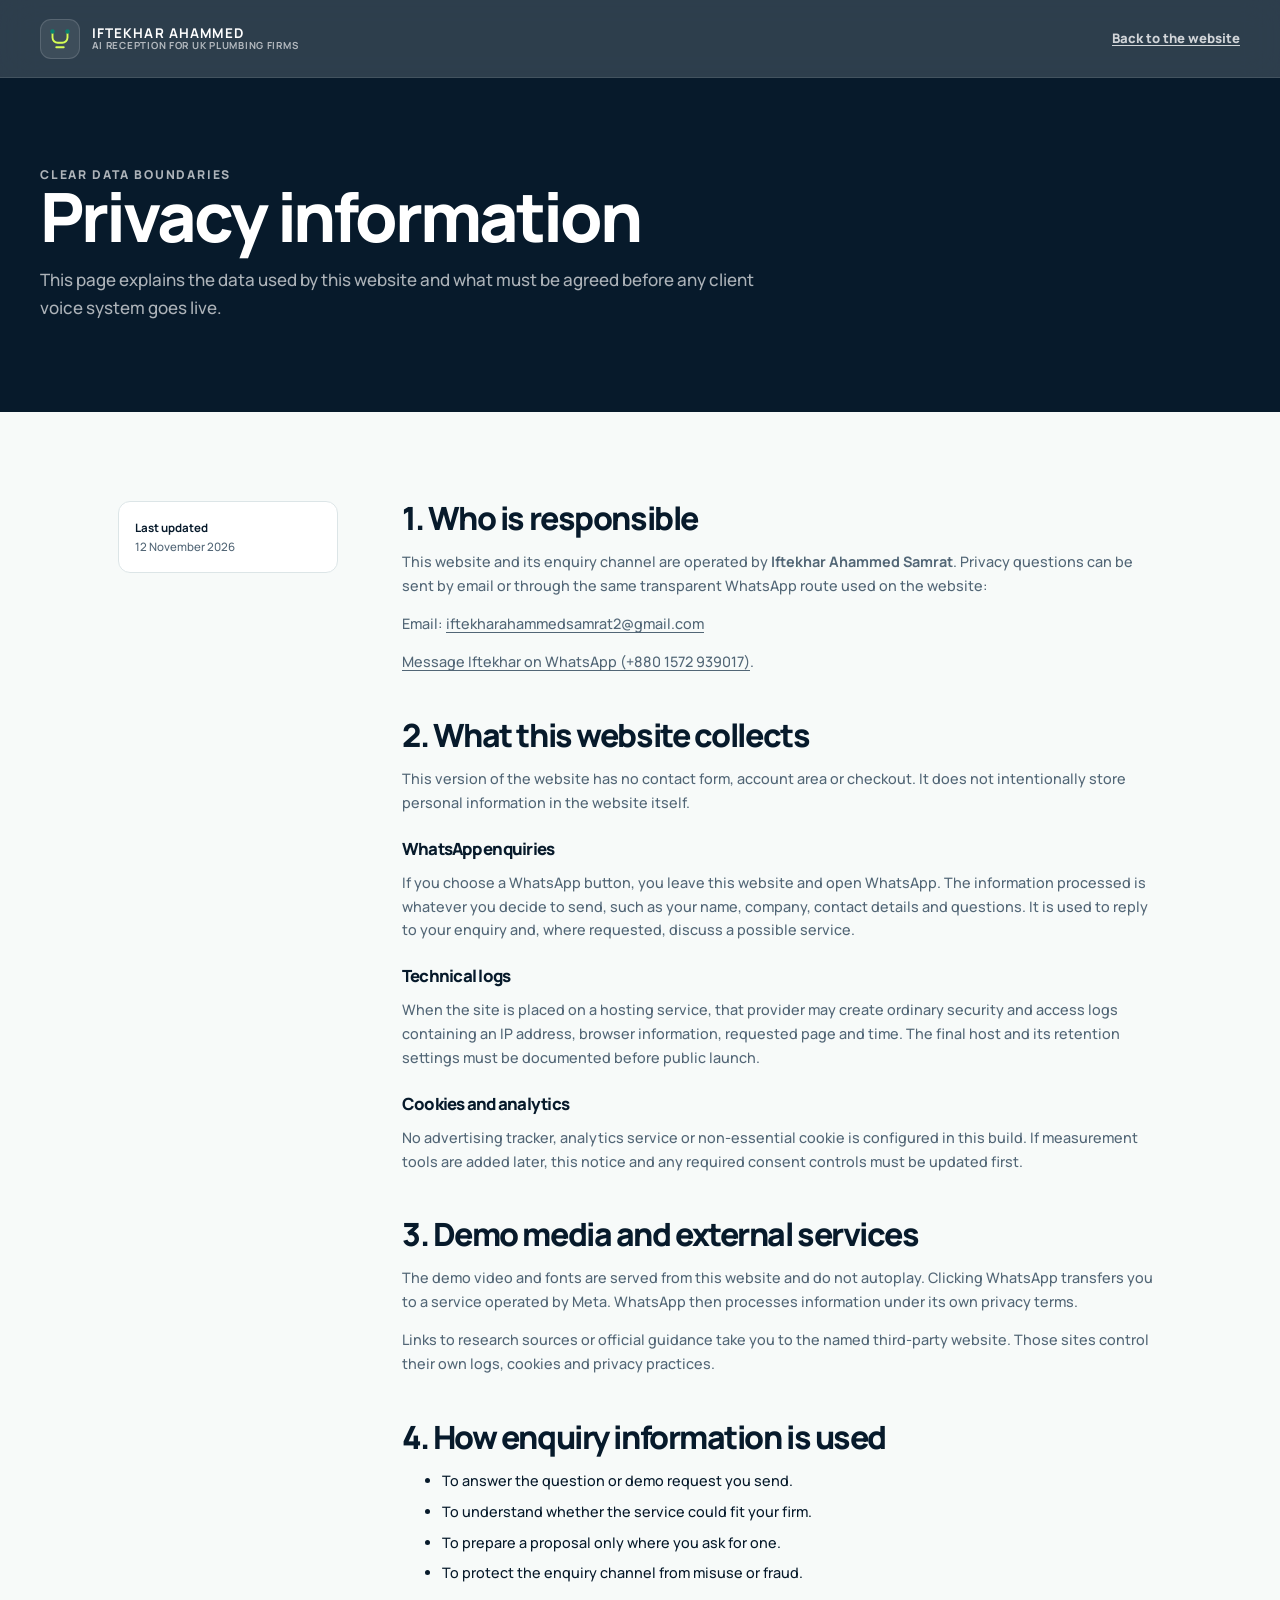
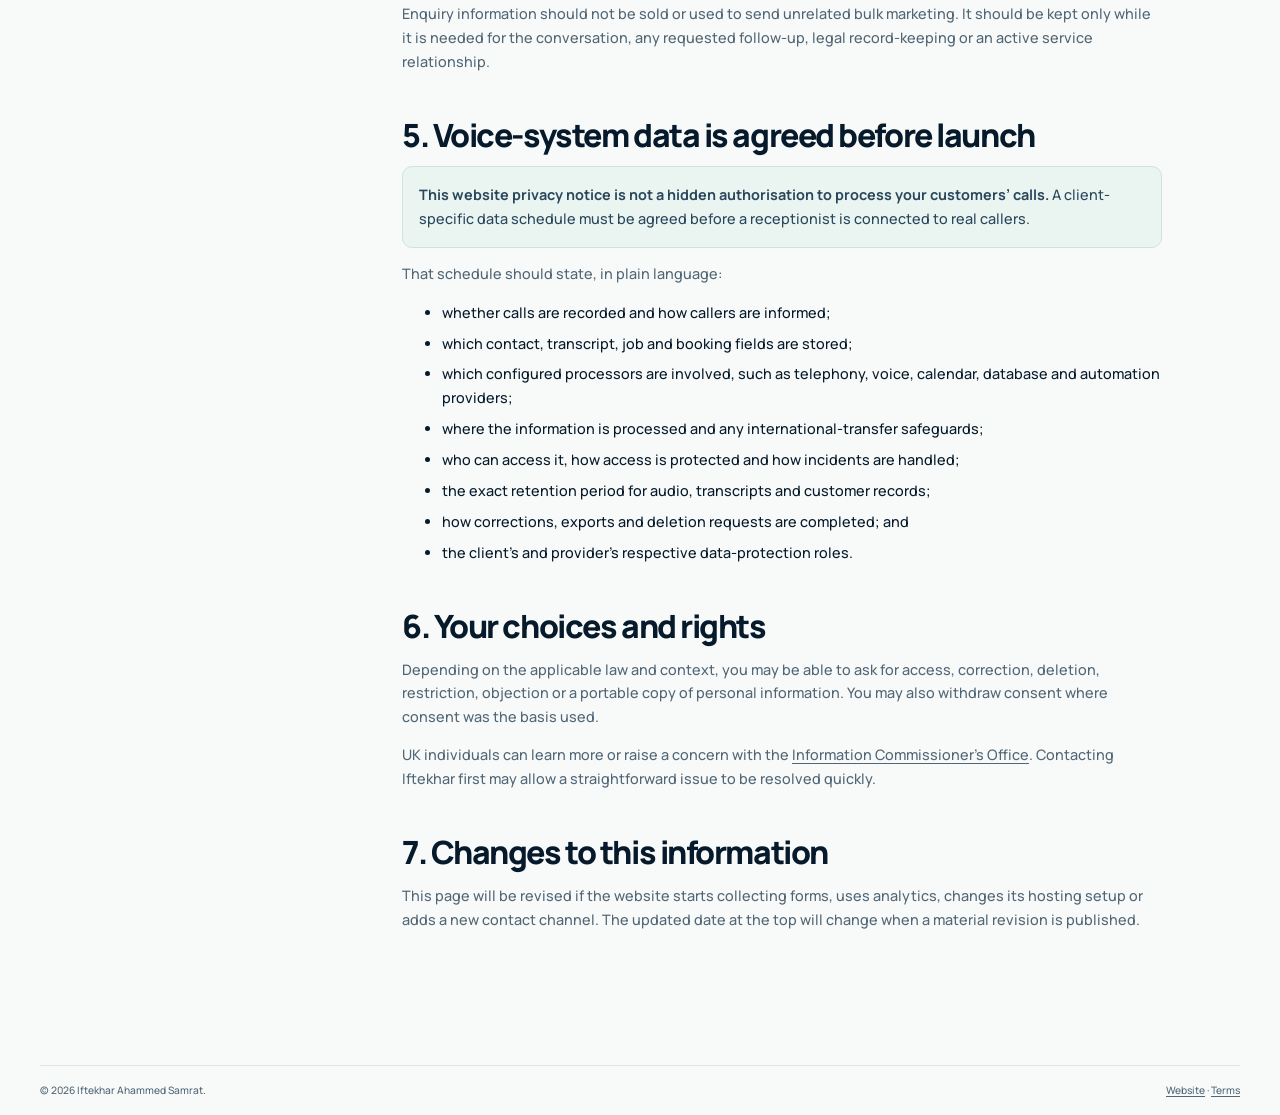
==== privacy.html @ f6b6af1e "Add files via upload" ====
<!doctype html>
<html lang="en-GB" class="no-js">
  <head>
    <meta charset="utf-8" />
    <meta name="viewport" content="width=device-width, initial-scale=1" />
    <title>Privacy | AI Reception for UK Plumbing Firms</title>
    <meta name="description" content="Privacy information for the AI receptionist website and enquiry process operated by Iftekhar Ahammed Samrat." />
    <meta name="theme-color" content="#071A2B" />
    <link rel="canonical" href="https://iftekharahammedsamrat.com/privacy.html" />
    <link rel="icon" href="favicon.svg" type="image/svg+xml" />
    <link rel="stylesheet" href="styles.css" />
    <script src="site-config.js" defer></script>
    <script src="script.js" defer></script>
  </head>
  <body class="legal-page">
    <a class="skip-link" href="#legal-content">Skip to privacy information</a>

    <header class="site-header" data-site-header>
      <div class="container header-inner">
        <a class="brand" href="index.html">
          <span class="brand-mark" aria-hidden="true">
            <svg viewBox="0 0 40 40">
              <path d="M10 11v7a7 7 0 0 0 7 7h6a7 7 0 0 0 7-7v-7" />
              <path d="M15 31h10" />
              <circle cx="10" cy="10" r="3" />
              <circle cx="30" cy="10" r="3" />
            </svg>
          </span>
          <span class="brand-copy"><strong>IFTEKHAR AHAMMED</strong><span>AI RECEPTION FOR UK PLUMBING FIRMS</span></span>
        </a>
        <a class="legal-header-link" href="index.html">Back to the website</a>
      </div>
    </header>

    <main class="legal-main" id="legal-content">
      <section class="legal-hero">
        <div class="container">
          <p class="eyebrow eyebrow--dark">Clear data boundaries</p>
          <h1>Privacy information</h1>
          <p>This page explains the data used by this website and what must be agreed before any client voice system goes live.</p>
        </div>
      </section>

      <div class="container legal-content">
        <aside class="legal-meta">
          <p><strong>Last updated</strong>12 November 2026</p>
        </aside>

        <article class="legal-copy">
          <section>
            <h2>1. Who is responsible</h2>
            <p>This website and its enquiry channel are operated by <strong>Iftekhar Ahammed Samrat</strong>. Privacy questions can be sent by email or through the same transparent WhatsApp route used on the website:</p>
            <p>Email: <a href="mailto:iftekharahammedsamrat2@gmail.com" data-email-link>iftekharahammedsamrat2@gmail.com</a></p>
            <p>
              <a
                href="https://wa.me/8801572939017?text=Hi%20Iftekhar%2C%20I%20have%20a%20privacy%20question%20about%20the%20AI%20receptionist%20website."
                target="_blank"
                rel="noopener"
                data-whatsapp
                data-whatsapp-message="Hi Iftekhar, I have a privacy question about the AI receptionist website."
              >Message Iftekhar on WhatsApp (+880 1572 939017)</a>.
            </p>
          </section>

          <section>
            <h2>2. What this website collects</h2>
            <p>This version of the website has no contact form, account area or checkout. It does not intentionally store personal information in the website itself.</p>
            <h3>WhatsApp enquiries</h3>
            <p>If you choose a WhatsApp button, you leave this website and open WhatsApp. The information processed is whatever you decide to send, such as your name, company, contact details and questions. It is used to reply to your enquiry and, where requested, discuss a possible service.</p>
            <h3>Technical logs</h3>
            <p>When the site is placed on a hosting service, that provider may create ordinary security and access logs containing an IP address, browser information, requested page and time. The final host and its retention settings must be documented before public launch.</p>
            <h3>Cookies and analytics</h3>
            <p>No advertising tracker, analytics service or non-essential cookie is configured in this build. If measurement tools are added later, this notice and any required consent controls must be updated first.</p>
          </section>

          <section>
            <h2>3. Demo media and external services</h2>
            <p>The demo video and fonts are served from this website and do not autoplay. Clicking WhatsApp transfers you to a service operated by Meta. WhatsApp then processes information under its own privacy terms.</p>
            <p>Links to research sources or official guidance take you to the named third-party website. Those sites control their own logs, cookies and privacy practices.</p>
          </section>

          <section>
            <h2>4. How enquiry information is used</h2>
            <ul>
              <li>To answer the question or demo request you send.</li>
              <li>To understand whether the service could fit your firm.</li>
              <li>To prepare a proposal only where you ask for one.</li>
              <li>To protect the enquiry channel from misuse or fraud.</li>
            </ul>
            <p>Enquiry information should not be sold or used to send unrelated bulk marketing. It should be kept only while it is needed for the conversation, any requested follow-up, legal record-keeping or an active service relationship.</p>
          </section>

          <section>
            <h2>5. Voice-system data is agreed before launch</h2>
            <p class="legal-callout"><strong>This website privacy notice is not a hidden authorisation to process your customers’ calls.</strong> A client-specific data schedule must be agreed before a receptionist is connected to real callers.</p>
            <p>That schedule should state, in plain language:</p>
            <ul>
              <li>whether calls are recorded and how callers are informed;</li>
              <li>which contact, transcript, job and booking fields are stored;</li>
              <li>which configured processors are involved, such as telephony, voice, calendar, database and automation providers;</li>
              <li>where the information is processed and any international-transfer safeguards;</li>
              <li>who can access it, how access is protected and how incidents are handled;</li>
              <li>the exact retention period for audio, transcripts and customer records;</li>
              <li>how corrections, exports and deletion requests are completed; and</li>
              <li>the client’s and provider’s respective data-protection roles.</li>
            </ul>
          </section>

          <section>
            <h2>6. Your choices and rights</h2>
            <p>Depending on the applicable law and context, you may be able to ask for access, correction, deletion, restriction, objection or a portable copy of personal information. You may also withdraw consent where consent was the basis used.</p>
            <p>UK individuals can learn more or raise a concern with the <a href="https://ico.org.uk/make-a-complaint/" target="_blank" rel="noopener">Information Commissioner’s Office</a>. Contacting Iftekhar first may allow a straightforward issue to be resolved quickly.</p>
          </section>

          <section>
            <h2>7. Changes to this information</h2>
            <p>This page will be revised if the website starts collecting forms, uses analytics, changes its hosting setup or adds a new contact channel. The updated date at the top will change when a material revision is published.</p>
          </section>
        </article>
      </div>
    </main>

    <footer class="site-footer">
      <div class="container footer-bottom">
        <p>&copy; <span data-current-year>2026</span> Iftekhar Ahammed Samrat.</p>
        <p><a href="index.html">Website</a> · <a href="terms.html">Terms</a></p>
      </div>
    </footer>
  </body>
</html>
---- styles.css ----
@font-face {
  font-family: "Manrope";
  src: url("assets/fonts/manrope-400.ttf") format("truetype");
  font-style: normal;
  font-weight: 400;
  font-display: swap;
}

@font-face {
  font-family: "Manrope";
  src: url("assets/fonts/manrope-500.ttf") format("truetype");
  font-style: normal;
  font-weight: 500;
  font-display: swap;
}

@font-face {
  font-family: "Manrope";
  src: url("assets/fonts/manrope-600.ttf") format("truetype");
  font-style: normal;
  font-weight: 600;
  font-display: swap;
}

@font-face {
  font-family: "Manrope";
  src: url("assets/fonts/manrope-700.ttf") format("truetype");
  font-style: normal;
  font-weight: 700;
  font-display: swap;
}

@font-face {
  font-family: "Manrope";
  src: url("assets/fonts/manrope-800.ttf") format("truetype");
  font-style: normal;
  font-weight: 800;
  font-display: swap;
}

:root {
  --ink-950: #071a2b;
  --ink-900: #0d263a;
  --ink-800: #16364c;
  --ink-700: #29465b;
  --slate-700: #3d5568;
  --slate-600: #526676;
  --slate-500: #5e7180;
  --paper: #f7faf9;
  --white: #ffffff;
  --mist: #eaf4f1;
  --pale-blue: #edf4f7;
  --line: #dce5e7;
  --line-dark: rgba(255, 255, 255, 0.13);
  --signal-lime: #d7ff55;
  --signal-lime-hover: #c8ef43;
  --signal-teal: #0b806d;
  --signal-teal-dark: #086a5b;
  --blue-link: #1769d2;
  --amber: #f2a516;
  --danger: #b42318;
  --danger-soft: #fff0ee;
  --whatsapp: #25d366;
  --radius-card: 16px;
  --radius-button: 10px;
  --shadow-card: 0 12px 30px rgba(7, 26, 43, 0.08);
  --content-max: 1200px;
  --header-height: 78px;
  --section-space: clamp(5.25rem, 8vw, 7.5rem);
}

*,
*::before,
*::after {
  box-sizing: border-box;
}

html {
  scroll-behavior: smooth;
  scroll-padding-top: calc(var(--header-height) + 18px);
  text-size-adjust: 100%;
}

body {
  margin: 0;
  min-width: 0;
  color: var(--ink-950);
  background: var(--paper);
  font-family: "Manrope", Inter, ui-sans-serif, system-ui, -apple-system, BlinkMacSystemFont, "Segoe UI", sans-serif;
  font-size: 1.0625rem;
  font-weight: 500;
  line-height: 1.65;
  -webkit-font-smoothing: antialiased;
  text-rendering: optimizeLegibility;
}

body.menu-open {
  overflow: hidden;
}

body.modal-open {
  overflow: hidden;
}

button,
input,
textarea,
select {
  font: inherit;
}

button,
a {
  -webkit-tap-highlight-color: transparent;
}

a {
  color: inherit;
  text-decoration-thickness: 0.08em;
  text-underline-offset: 0.18em;
}

[data-email-link] {
  overflow-wrap: anywhere;
}

img,
video,
svg {
  display: block;
  max-width: 100%;
}

img,
video {
  height: auto;
}

h1,
h2,
h3,
p,
ul,
ol,
figure {
  margin-top: 0;
}

h1,
h2,
h3,
strong {
  text-wrap: balance;
}

h1,
h2,
h3 {
  color: var(--ink-950);
  font-weight: 800;
  letter-spacing: -0.045em;
}

h2 {
  margin-bottom: 1.25rem;
  font-size: clamp(2.1rem, 4.2vw, 3rem);
  line-height: 1.08;
}

h3 {
  margin-bottom: 0.75rem;
  font-size: clamp(1.25rem, 2.2vw, 1.55rem);
  line-height: 1.2;
}

p {
  color: var(--slate-600);
}

::selection {
  color: var(--ink-950);
  background: var(--signal-lime);
}

:focus-visible {
  outline: 3px solid #7cb7ff;
  outline-offset: 4px;
}

.svg-sprite {
  position: absolute;
  width: 0;
  height: 0;
  overflow: hidden;
}

.container {
  width: min(calc(100% - 2.5rem), var(--content-max));
  margin-inline: auto;
}

.section {
  padding-block: var(--section-space);
}

.visually-hidden {
  position: absolute !important;
  width: 1px !important;
  height: 1px !important;
  padding: 0 !important;
  margin: -1px !important;
  overflow: hidden !important;
  clip: rect(0, 0, 0, 0) !important;
  white-space: nowrap !important;
  border: 0 !important;
}

.skip-link {
  position: fixed;
  z-index: 1000;
  top: 0.75rem;
  left: 0.75rem;
  min-height: 48px;
  padding: 0.75rem 1rem;
  color: var(--ink-950);
  background: var(--signal-lime);
  border-radius: var(--radius-button);
  font-weight: 800;
  transform: translateY(-160%);
  transition: transform 160ms ease;
}

.skip-link:focus {
  transform: translateY(0);
}

.eyebrow {
  margin-bottom: 1rem;
  color: var(--signal-teal-dark);
  font-size: 0.76rem;
  font-weight: 800;
  line-height: 1.2;
  letter-spacing: 0.15em;
  text-transform: uppercase;
}

.eyebrow--dark {
  color: var(--signal-lime);
}

.eyebrow--dark > span {
  display: inline-block;
  width: 6px;
  height: 6px;
  margin-right: 0.45rem;
  background: currentColor;
  border-radius: 50%;
  vertical-align: 0.08em;
}

.section-heading {
  max-width: 760px;
  margin-bottom: 3.5rem;
}

.section-heading--wide {
  max-width: 900px;
}

.section-heading > p:last-child,
.section-lede {
  max-width: 760px;
  margin-bottom: 0;
  font-size: clamp(1.04rem, 1.6vw, 1.18rem);
  line-height: 1.7;
}

/* Buttons and links */
.button {
  display: inline-flex;
  align-items: center;
  justify-content: center;
  gap: 0.65rem;
  min-height: 52px;
  padding: 0.86rem 1.25rem;
  border: 1px solid transparent;
  border-radius: var(--radius-button);
  font-size: 0.96rem;
  font-weight: 800;
  line-height: 1;
  text-decoration: none;
  cursor: pointer;
  transition: transform 160ms ease, background-color 160ms ease, border-color 160ms ease, color 160ms ease;
}

.button svg,
.text-link svg,
.mobile-menu-whatsapp svg,
.mobile-sticky svg {
  width: 1.15rem;
  height: 1.15rem;
  fill: none;
  stroke: currentColor;
  stroke-width: 2;
  stroke-linecap: round;
  stroke-linejoin: round;
  flex: 0 0 auto;
}

.button:hover {
  transform: translateY(-2px);
}

.button:active {
  transform: translateY(0);
}

.button--lime {
  color: var(--ink-950);
  background: var(--signal-lime);
  border-color: var(--signal-lime);
}

.button--lime:hover {
  background: var(--signal-lime-hover);
  border-color: var(--signal-lime-hover);
}

.button--outline-light {
  color: var(--white);
  background: transparent;
  border-color: rgba(255, 255, 255, 0.46);
}

.button--outline-light:hover {
  background: rgba(255, 255, 255, 0.08);
  border-color: rgba(255, 255, 255, 0.75);
}

.button--whatsapp-outline svg {
  color: var(--whatsapp);
}

.button--whatsapp {
  color: var(--ink-950);
  background: var(--whatsapp);
  border-color: var(--whatsapp);
}

.button--whatsapp:hover {
  background: #1fc35c;
  border-color: #1fc35c;
}

.button--teal {
  color: var(--white);
  background: var(--signal-teal);
  border-color: var(--signal-teal);
}

.button--teal:hover {
  background: var(--signal-teal-dark);
  border-color: var(--signal-teal-dark);
}

.button--small {
  min-height: 48px;
  padding-inline: 1rem;
  font-size: 0.88rem;
}

.button--full {
  width: 100%;
}

.text-link {
  display: inline-flex;
  align-items: center;
  gap: 0.5rem;
  min-height: 48px;
  color: var(--signal-teal-dark);
  font-weight: 800;
  text-decoration: none;
}

.text-link:hover span,
.text-link:hover {
  text-decoration: underline;
  text-underline-offset: 0.25em;
}

.text-link--light {
  color: var(--signal-lime);
}

/* Header */
.site-header {
  position: fixed;
  z-index: 100;
  top: 0;
  right: 0;
  left: 0;
  height: var(--header-height);
  color: var(--white);
  background: rgba(7, 26, 43, 0.84);
  border-bottom: 1px solid rgba(255, 255, 255, 0.11);
  backdrop-filter: blur(16px);
  transition: background-color 180ms ease, box-shadow 180ms ease;
}

.site-header.is-scrolled {
  background: rgba(7, 26, 43, 0.96);
  box-shadow: 0 8px 24px rgba(7, 26, 43, 0.16);
}

.header-inner {
  display: flex;
  align-items: center;
  justify-content: space-between;
  height: 100%;
  gap: 1.5rem;
}

.brand {
  display: inline-flex;
  align-items: center;
  gap: 0.72rem;
  min-height: 48px;
  color: var(--white);
  text-decoration: none;
}

.brand-mark {
  display: grid;
  width: 40px;
  height: 40px;
  place-items: center;
  color: var(--signal-lime);
  background: rgba(255, 255, 255, 0.08);
  border: 1px solid rgba(255, 255, 255, 0.14);
  border-radius: 11px;
}

.brand-mark svg {
  width: 30px;
  height: 30px;
  fill: none;
  stroke: currentColor;
  stroke-width: 2.5;
  stroke-linecap: round;
  stroke-linejoin: round;
}

.brand-mark circle {
  fill: var(--signal-teal);
  stroke: none;
}

.brand-copy {
  display: grid;
  gap: 0.05rem;
  line-height: 1;
}

.brand-copy strong {
  font-size: 0.84rem;
  letter-spacing: 0.085em;
}

.brand-copy span {
  color: rgba(255, 255, 255, 0.64);
  font-size: 0.61rem;
  font-weight: 700;
  letter-spacing: 0.075em;
}

.desktop-nav {
  display: flex;
  align-items: center;
  gap: clamp(1rem, 2vw, 1.9rem);
  margin-left: auto;
}

.desktop-nav a {
  position: relative;
  min-height: 48px;
  padding-block: 0.82rem;
  color: rgba(255, 255, 255, 0.78);
  font-size: 0.88rem;
  font-weight: 700;
  text-decoration: none;
}

.desktop-nav a::after {
  position: absolute;
  right: 0;
  bottom: 0.55rem;
  left: 0;
  height: 2px;
  background: var(--signal-lime);
  content: "";
  transform: scaleX(0);
  transform-origin: left;
  transition: transform 160ms ease;
}

.desktop-nav a:hover,
.desktop-nav a:focus-visible {
  color: var(--white);
}

.desktop-nav a:hover::after,
.desktop-nav a:focus-visible::after {
  transform: scaleX(1);
}

.header-actions {
  display: flex;
  align-items: center;
  gap: 0.55rem;
}

.menu-toggle {
  display: none;
  width: 48px;
  height: 48px;
  flex: 0 0 48px;
  padding: 0;
  color: var(--white);
  background: rgba(255, 255, 255, 0.06);
  border: 1px solid rgba(255, 255, 255, 0.18);
  border-radius: 10px;
  cursor: pointer;
  place-items: center;
}

.menu-toggle svg {
  width: 24px;
  height: 24px;
  fill: none;
  stroke: currentColor;
  stroke-width: 2;
  stroke-linecap: round;
}

.menu-toggle .close-icon {
  display: none;
}

.menu-toggle[aria-expanded="true"] .menu-icon {
  display: none;
}

.menu-toggle[aria-expanded="true"] .close-icon {
  display: block;
}

.mobile-menu {
  display: none;
}

/* Hero */
.hero {
  position: relative;
  min-height: 760px;
  padding-top: calc(var(--header-height) + clamp(4rem, 7vw, 6.5rem));
  color: var(--white);
  background:
    radial-gradient(circle at 85% 22%, rgba(11, 128, 109, 0.24), transparent 30%),
    radial-gradient(circle at 58% 50%, rgba(23, 105, 210, 0.1), transparent 36%),
    var(--ink-950);
  overflow: hidden;
}

.hero-grid-pattern,
.final-cta-grid {
  position: absolute;
  inset: 0;
  opacity: 0.12;
  background-image:
    linear-gradient(rgba(255, 255, 255, 0.12) 1px, transparent 1px),
    linear-gradient(90deg, rgba(255, 255, 255, 0.12) 1px, transparent 1px);
  background-size: 72px 72px;
  mask-image: linear-gradient(to right, transparent 3%, black 70%, transparent 100%);
  pointer-events: none;
}

.hero-grid {
  position: relative;
  z-index: 1;
  display: grid;
  grid-template-columns: minmax(0, 1.05fr) minmax(430px, 0.95fr);
  align-items: center;
  gap: clamp(2.5rem, 6vw, 5.5rem);
}

.hero-copy {
  padding-bottom: 4.75rem;
}

.hero h1 {
  max-width: 760px;
  margin-bottom: 1.5rem;
  color: var(--white);
  font-size: clamp(3rem, 5.2vw, 4.25rem);
  line-height: 1.01;
  letter-spacing: -0.058em;
}

.hero-lede {
  max-width: 700px;
  margin-bottom: 1.85rem;
  color: rgba(255, 255, 255, 0.76);
  font-size: clamp(1.05rem, 1.55vw, 1.18rem);
  line-height: 1.7;
}

.hero-actions {
  display: flex;
  flex-wrap: wrap;
  gap: 0.8rem;
}

.hero-proof-line {
  display: flex;
  align-items: center;
  gap: 0.65rem;
  margin-top: 1.5rem;
}

.hero-proof-line p {
  margin: 0;
  color: rgba(255, 255, 255, 0.64);
  font-size: 0.86rem;
  line-height: 1.5;
}

.proof-tick {
  display: grid;
  width: 26px;
  height: 26px;
  color: var(--signal-lime);
  background: rgba(215, 255, 85, 0.1);
  border: 1px solid rgba(215, 255, 85, 0.32);
  border-radius: 50%;
  flex: 0 0 auto;
  place-items: center;
}

.proof-tick svg {
  width: 14px;
  height: 14px;
  fill: none;
  stroke: currentColor;
  stroke-width: 2.5;
}

.hero-product {
  min-width: 0;
  padding-bottom: 3.25rem;
}

.proof-stage {
  position: relative;
  min-height: 590px;
  isolation: isolate;
}

.stage-glow {
  position: absolute;
  z-index: -1;
  top: 7%;
  right: 2%;
  width: 76%;
  aspect-ratio: 1;
  background: rgba(11, 128, 109, 0.28);
  border-radius: 50%;
  filter: blur(72px);
}

.call-card,
.booking-card {
  position: absolute;
  color: var(--white);
  background: rgba(13, 38, 58, 0.96);
  border: 1px solid rgba(255, 255, 255, 0.16);
  border-radius: 18px;
  box-shadow: 0 28px 70px rgba(0, 0, 0, 0.26);
  backdrop-filter: blur(14px);
}

.call-card {
  z-index: 2;
  top: 0;
  left: 0;
  width: 88%;
  padding: 1.05rem;
  transform: rotate(-1.3deg);
}

.card-toolbar {
  display: flex;
  align-items: center;
  justify-content: space-between;
  gap: 1rem;
  margin: -0.1rem -0.1rem 1rem;
  padding-bottom: 0.9rem;
  border-bottom: 1px solid rgba(255, 255, 255, 0.1);
}

.card-toolbar > div {
  display: flex;
  align-items: center;
  gap: 0.5rem;
}

.live-dot,
.trust-live {
  display: inline-block;
  width: 8px;
  height: 8px;
  background: var(--amber);
  border-radius: 50%;
  box-shadow: 0 0 0 4px rgba(242, 165, 22, 0.12);
}

.toolbar-label {
  color: rgba(255, 255, 255, 0.78);
  font-size: 0.72rem;
  font-weight: 800;
  letter-spacing: 0.04em;
  text-transform: uppercase;
}

.uk-chip,
.connected-chip,
.captured-chip {
  display: inline-flex;
  align-items: center;
  min-height: 27px;
  padding: 0.28rem 0.55rem;
  border-radius: 999px;
  font-size: 0.66rem;
  font-weight: 800;
  line-height: 1;
  white-space: nowrap;
}

.uk-chip {
  color: #c5e8ff;
  background: rgba(23, 105, 210, 0.16);
  border: 1px solid rgba(84, 169, 255, 0.26);
}

.caller-row {
  display: grid;
  grid-template-columns: auto 1fr auto;
  align-items: center;
  gap: 0.72rem;
}

.caller-avatar,
.calendar-icon {
  display: grid;
  width: 42px;
  height: 42px;
  color: var(--signal-lime);
  background: rgba(215, 255, 85, 0.1);
  border: 1px solid rgba(215, 255, 85, 0.2);
  border-radius: 12px;
  place-items: center;
}

.caller-avatar svg,
.calendar-icon svg {
  width: 20px;
  height: 20px;
  fill: none;
  stroke: currentColor;
  stroke-width: 1.9;
  stroke-linecap: round;
  stroke-linejoin: round;
}

.caller-row > div {
  display: grid;
  line-height: 1.25;
}

.caller-label {
  color: rgba(255, 255, 255, 0.54);
  font-size: 0.68rem;
}

.caller-row strong {
  margin-top: 0.18rem;
  font-size: 0.88rem;
}

.connected-chip,
.captured-chip {
  color: #bff6df;
  background: rgba(11, 128, 109, 0.18);
  border: 1px solid rgba(36, 190, 155, 0.26);
}

.waveform {
  display: flex;
  align-items: center;
  justify-content: center;
  gap: 5px;
  height: 68px;
  margin: 0.85rem 0 0.7rem;
  padding-inline: 0.5rem;
  background: rgba(7, 26, 43, 0.7);
  border: 1px solid rgba(255, 255, 255, 0.08);
  border-radius: 12px;
  overflow: hidden;
}

.waveform span {
  width: 4px;
  height: var(--bar);
  min-height: 10px;
  background: linear-gradient(to top, var(--signal-teal), #6bd7c0);
  border-radius: 99px;
  animation: waveform 1.25s ease-in-out 4 alternate;
  animation-delay: var(--delay);
  transform-origin: center;
}

@keyframes waveform {
  0% { transform: scaleY(0.44); opacity: 0.7; }
  100% { transform: scaleY(1); opacity: 1; }
}

.mini-transcript {
  display: grid;
  gap: 0.6rem;
}

.speech {
  max-width: 87%;
  margin: 0;
  padding: 0.65rem 0.75rem;
  color: rgba(255, 255, 255, 0.86);
  border-radius: 11px;
  font-size: 0.72rem;
  line-height: 1.5;
}

.speech span {
  display: block;
  margin-bottom: 0.22rem;
  color: #7adac5;
  font-size: 0.58rem;
  font-weight: 800;
  letter-spacing: 0.06em;
  text-transform: uppercase;
}

.speech--caller {
  margin-left: auto;
  background: rgba(255, 255, 255, 0.07);
  border-top-right-radius: 3px;
}

.speech--caller span {
  color: var(--amber);
}

.speech--agent {
  background: rgba(23, 105, 210, 0.15);
  border: 1px solid rgba(79, 154, 238, 0.18);
  border-top-left-radius: 3px;
}

.flow-connector {
  position: absolute;
  z-index: 1;
  top: 48%;
  right: 11%;
  display: flex;
  align-items: center;
  gap: 0.35rem;
  transform: rotate(24deg);
}

.flow-connector span {
  width: 7px;
  height: 7px;
  background: var(--signal-lime);
  border-radius: 50%;
  box-shadow: 0 0 12px rgba(215, 255, 85, 0.5);
}

.booking-card {
  z-index: 3;
  right: 0;
  bottom: 52px;
  width: 79%;
  overflow: hidden;
  transform: rotate(1.5deg);
}

.booking-head {
  display: grid;
  grid-template-columns: auto 1fr auto;
  align-items: center;
  gap: 0.7rem;
  padding: 0.9rem;
  background: rgba(255, 255, 255, 0.04);
  border-bottom: 1px solid rgba(255, 255, 255, 0.1);
}

.booking-head > div {
  display: grid;
  line-height: 1.25;
}

.booking-head > div span {
  color: rgba(255, 255, 255, 0.5);
  font-size: 0.63rem;
}

.booking-head > div strong {
  margin-top: 0.15rem;
  font-size: 0.83rem;
}

.booking-body {
  display: grid;
  gap: 0.85rem;
  padding: 1rem;
}

.booking-body > div:first-child,
.booking-split p {
  display: grid;
  gap: 0.12rem;
  margin: 0;
}

.booking-body span,
.booking-split span {
  color: rgba(255, 255, 255, 0.48);
  font-size: 0.62rem;
  font-weight: 700;
}

.booking-body strong,
.booking-split strong {
  color: var(--white);
  font-size: 0.78rem;
}

.booking-split {
  display: grid;
  grid-template-columns: 1fr 1fr;
  gap: 0.8rem;
  padding-top: 0.72rem;
  border-top: 1px solid rgba(255, 255, 255, 0.09);
}

.booking-location {
  display: flex;
  align-items: center;
  gap: 0.4rem;
  color: rgba(255, 255, 255, 0.68);
  font-size: 0.67rem;
}

.booking-location svg {
  width: 15px;
  height: 15px;
  fill: none;
  stroke: var(--signal-lime);
  stroke-width: 1.8;
}

.safety-chip {
  position: absolute;
  z-index: 4;
  top: 45%;
  left: -1.2rem;
  display: flex;
  align-items: center;
  gap: 0.45rem;
  min-height: 38px;
  padding: 0.45rem 0.65rem;
  color: #ffd0cc;
  background: rgba(79, 24, 22, 0.94);
  border: 1px solid rgba(255, 122, 109, 0.32);
  border-radius: 9px;
  box-shadow: 0 12px 24px rgba(0, 0, 0, 0.2);
  font-size: 0.65rem;
  font-weight: 800;
  transform: rotate(-2deg);
}

.safety-chip svg {
  width: 16px;
  height: 16px;
  fill: none;
  stroke: currentColor;
  stroke-width: 2;
}

.stage-caption {
  position: absolute;
  right: 0;
  bottom: 0;
  display: grid;
  justify-items: end;
  gap: 0.1rem;
  margin: 0;
  color: rgba(255, 255, 255, 0.46);
  font-size: 0.66rem;
  line-height: 1.4;
  text-align: right;
}

.stage-caption span {
  color: var(--signal-lime);
  font-weight: 800;
  letter-spacing: 0.06em;
  text-transform: uppercase;
}

.hero-trust {
  position: relative;
  z-index: 2;
  padding-block: 1.05rem;
  border-top: 1px solid rgba(255, 255, 255, 0.12);
}

.hero-trust ul {
  display: flex;
  align-items: center;
  justify-content: space-between;
  gap: 1rem;
  margin: 0;
  padding: 0;
  list-style: none;
}

.hero-trust li {
  display: flex;
  align-items: center;
  gap: 0.45rem;
  color: rgba(255, 255, 255, 0.68);
  font-size: 0.71rem;
  font-weight: 700;
  white-space: nowrap;
}

.hero-trust svg {
  width: 16px;
  height: 16px;
  fill: none;
  stroke: var(--signal-lime);
  stroke-width: 1.8;
  stroke-linecap: round;
  stroke-linejoin: round;
}

/* Problem */
.problem-section {
  background: var(--paper);
}

.problem-grid {
  display: grid;
  grid-template-columns: repeat(3, 1fr);
  gap: 1rem;
}

.scenario-card {
  position: relative;
  min-height: 286px;
  padding: 1.55rem;
  background: var(--white);
  border: 1px solid var(--line);
  border-radius: var(--radius-card);
  overflow: hidden;
  transition: transform 160ms ease, border-color 160ms ease;
}

.scenario-card:hover {
  border-color: #bbcccf;
  transform: translateY(-2px);
}

.icon-box,
.feature-icon {
  display: grid;
  width: 50px;
  height: 50px;
  margin-bottom: 2.25rem;
  color: var(--signal-teal-dark);
  background: var(--mist);
  border: 1px solid #cde4de;
  border-radius: 13px;
  place-items: center;
}

.icon-box svg,
.feature-icon svg {
  width: 24px;
  height: 24px;
  fill: none;
  stroke: currentColor;
  stroke-width: 1.8;
  stroke-linecap: round;
  stroke-linejoin: round;
}

.scenario-number {
  position: absolute;
  top: 1.5rem;
  right: 1.5rem;
  color: var(--slate-600);
  font-size: 0.72rem;
  font-weight: 800;
  letter-spacing: 0.08em;
}

.scenario-card h3 {
  margin-bottom: 0.7rem;
}

.scenario-card p {
  margin-bottom: 0;
  font-size: 1rem;
}

.evidence-panel {
  display: grid;
  grid-template-columns: 1.35fr 0.75fr 0.75fr;
  align-items: center;
  gap: 2rem;
  margin-top: 1rem;
  padding: 1.7rem 2rem;
  color: var(--white);
  background: var(--ink-900);
  border: 1px solid #1f4057;
  border-radius: var(--radius-card);
}

.evidence-intro p:nth-child(2) {
  margin: 0;
  color: rgba(255, 255, 255, 0.68);
  font-size: 0.9rem;
}

.evidence-stat {
  display: grid;
  gap: 0.1rem;
}

.evidence-stat strong {
  color: var(--signal-lime);
  font-size: clamp(2rem, 4vw, 3rem);
  line-height: 1;
  letter-spacing: -0.04em;
}

.evidence-stat span {
  color: rgba(255, 255, 255, 0.72);
  font-size: 0.76rem;
  line-height: 1.45;
}

.evidence-note {
  grid-column: 1 / -1;
  margin: -0.3rem 0 0;
  padding-top: 0.85rem;
  color: rgba(255, 255, 255, 0.5);
  border-top: 1px solid rgba(255, 255, 255, 0.1);
  font-size: 0.7rem;
}

.evidence-note a {
  color: #bcdcff;
}

/* Demo */
.demo-section {
  background: var(--white);
}

.demo-layout {
  display: grid;
  grid-template-columns: minmax(0, 1.15fr) minmax(380px, 0.85fr);
  align-items: start;
  gap: clamp(3rem, 7vw, 6.5rem);
}

.video-column {
  width: 100%;
  max-width: none;
  margin: 0;
}

.video-shell {
  position: relative;
  padding: 0.7rem;
  background: var(--ink-950);
  border: 1px solid #1e4058;
  border-radius: 22px;
  box-shadow: var(--shadow-card);
  overflow: hidden;
}

.video-shell::before {
  position: absolute;
  z-index: 2;
  inset: 0.7rem;
  border: 1px solid rgba(255, 255, 255, 0.08);
  border-radius: 13px;
  content: "";
  pointer-events: none;
}

.video-shell video {
  width: 100%;
  aspect-ratio: 16 / 9;
  background: #050d15;
  border-radius: 13px;
  object-fit: contain;
}

.video-label {
  position: absolute;
  z-index: 4;
  top: 1.45rem;
  left: 1.45rem;
  display: flex;
  align-items: center;
  gap: 0.48rem;
  min-height: 32px;
  padding: 0.38rem 0.68rem;
  color: var(--white);
  background: rgba(7, 26, 43, 0.87);
  border: 1px solid rgba(255, 255, 255, 0.17);
  border-radius: 999px;
  font-size: 0.64rem;
  font-weight: 800;
  letter-spacing: 0.035em;
  text-transform: uppercase;
  pointer-events: none;
}

.video-play {
  position: absolute;
  z-index: 5;
  inset: 0.7rem;
  display: none;
  align-items: center;
  justify-content: flex-end;
  padding: 0.75rem;
  color: var(--white);
  background: transparent;
  border: 0;
  border-radius: 13px;
  font-size: 0.78rem;
  font-weight: 800;
  cursor: pointer;
}

.video-play-action {
  display: flex;
  align-items: center;
  gap: 0.65rem;
  min-height: 54px;
  padding: 0.55rem 0.85rem;
  color: var(--white);
  background: rgba(7, 26, 43, 0.92);
  border: 1px solid rgba(255, 255, 255, 0.3);
  border-radius: 13px;
  box-shadow: 0 10px 24px rgba(0, 0, 0, 0.22);
  transition: transform 160ms ease, background-color 160ms ease;
}

.video-play:hover .video-play-action {
  background: var(--ink-900);
  transform: translateY(-2px);
}

.video-play:focus-visible {
  outline-color: var(--signal-lime);
  outline-offset: -6px;
}

.video-play-icon {
  display: grid;
  width: 36px;
  height: 36px;
  color: var(--ink-950);
  background: var(--signal-lime);
  border-radius: 50%;
  place-items: center;
}

.video-play-icon svg {
  width: 22px;
  height: 22px;
  margin-left: 2px;
  fill: none;
  stroke: currentColor;
  stroke-width: 2;
  stroke-linejoin: round;
}

.video-play-action strong {
  color: var(--white);
  font-size: 0.78rem;
  letter-spacing: 0;
}

.video-enhanced .video-play {
  display: grid;
}

.video-enhanced .video-play.is-hidden {
  display: none;
}

.video-column figcaption {
  margin-top: 0.75rem;
  color: var(--slate-500);
  font-size: 0.72rem;
  line-height: 1.55;
}

.demo-copy {
  padding-top: 1rem;
}

.demo-copy h2 {
  max-width: 650px;
}

.demo-moments {
  display: grid;
  gap: 0;
  margin: 2rem 0 1.25rem;
  padding: 0;
  list-style: none;
  border-top: 1px solid var(--line);
}

.demo-moments li {
  display: grid;
  grid-template-columns: 48px 1fr;
  gap: 0.8rem;
  padding-block: 1rem;
  border-bottom: 1px solid var(--line);
}

.demo-moments > li > span {
  color: var(--signal-teal-dark);
  font-size: 0.68rem;
  font-weight: 800;
  letter-spacing: 0.08em;
}

.demo-moments strong {
  display: block;
  margin-bottom: 0.18rem;
  color: var(--ink-950);
  font-size: 0.98rem;
}

.demo-moments p {
  margin: 0;
  font-size: 0.95rem;
  line-height: 1.55;
}

.demo-summary {
  background: var(--paper);
  border: 1px solid var(--line);
  border-radius: 12px;
}

.demo-summary summary,
.faq-list summary {
  position: relative;
  min-height: 52px;
  padding: 0.95rem 3rem 0.95rem 1rem;
  color: var(--ink-950);
  font-weight: 800;
  cursor: pointer;
  list-style: none;
}

.demo-summary summary::-webkit-details-marker,
.faq-list summary::-webkit-details-marker {
  display: none;
}

.demo-summary summary::after,
.faq-list summary::after {
  position: absolute;
  top: 50%;
  right: 1rem;
  width: 22px;
  height: 22px;
  color: var(--signal-teal-dark);
  content: "+";
  font-size: 1.3rem;
  line-height: 20px;
  text-align: center;
  transform: translateY(-50%);
}

.demo-summary[open] summary::after,
.faq-list details[open] summary::after {
  content: "−";
}

.demo-summary > div {
  padding: 0 1rem 1rem;
}

.demo-summary > div p {
  font-size: 0.95rem;
}

.demo-summary > div p:last-child {
  margin-bottom: 0;
}

.safety-note {
  padding: 0.8rem;
  color: #6d2923;
  background: var(--danger-soft);
  border-left: 3px solid var(--danger);
  border-radius: 0 8px 8px 0;
}

.integration-panel {
  display: grid;
  grid-template-columns: 0.92fr 1.4fr;
  align-items: center;
  gap: 2rem;
  margin-top: clamp(4rem, 8vw, 6.5rem);
  padding: 1.65rem;
  background: var(--paper);
  border: 1px solid var(--line);
  border-radius: var(--radius-card);
}

.integration-intro h3 {
  max-width: 430px;
  margin-bottom: 0.5rem;
}

.integration-intro p:last-child {
  margin-bottom: 0;
  font-size: 0.82rem;
}

.integration-list {
  display: grid;
  grid-template-columns: repeat(5, 1fr);
  gap: 0.55rem;
  margin: 0;
  padding: 0;
  list-style: none;
}

.integration-list li {
  display: grid;
  align-content: center;
  min-height: 88px;
  padding: 0.72rem;
  background: var(--white);
  border: 1px solid var(--line);
  border-radius: 10px;
}

.integration-list strong {
  color: var(--ink-950);
  font-size: 0.76rem;
}

.integration-list span {
  margin-top: 0.2rem;
  color: var(--slate-500);
  font-size: 0.61rem;
  line-height: 1.35;
}

/* Capabilities and workflow */
.capabilities-section {
  background: var(--paper);
}

.feature-grid {
  display: grid;
  grid-template-columns: repeat(4, 1fr);
  gap: 0.85rem;
}

.feature-card {
  position: relative;
  min-height: 310px;
  padding: 1.35rem;
  background: var(--white);
  border: 1px solid var(--line);
  border-radius: var(--radius-card);
  transition: transform 160ms ease, border-color 160ms ease;
}

.feature-card:hover {
  border-color: #b9cdcf;
  transform: translateY(-2px);
}

.feature-icon {
  margin-bottom: 4rem;
}

.feature-icon--safety {
  color: var(--danger);
  background: var(--danger-soft);
  border-color: #f3cbc6;
}

.feature-step {
  position: absolute;
  top: 1.35rem;
  right: 1.35rem;
  color: var(--slate-600);
  font-size: 0.65rem;
  font-weight: 800;
  letter-spacing: 0.08em;
}

.feature-card h3 {
  font-size: 1.35rem;
}

.feature-card p {
  margin-bottom: 0;
  font-size: 1rem;
}

.workflow-panel {
  position: relative;
  margin-top: 1rem;
  padding: 2rem;
  background: var(--white);
  border: 1px solid var(--line);
  border-radius: var(--radius-card);
}

.workflow-head {
  display: flex;
  align-items: end;
  justify-content: space-between;
  gap: 2rem;
  margin-bottom: 2rem;
}

.workflow-head .eyebrow {
  margin: 0;
}

.workflow-head h3 {
  max-width: 650px;
  margin: 0;
  text-align: right;
}

.workflow-steps {
  display: grid;
  grid-template-columns: repeat(4, 1fr);
  margin: 0;
  padding: 0;
  list-style: none;
}

.workflow-steps li {
  position: relative;
  display: grid;
  justify-items: center;
  padding-inline: 0.5rem;
  text-align: center;
}

.workflow-steps li:not(:last-child)::after {
  position: absolute;
  z-index: 0;
  top: 23px;
  left: calc(50% + 28px);
  width: calc(100% - 56px);
  height: 2px;
  background: #b4d9d1;
  content: "";
}

.workflow-steps li > span {
  position: relative;
  z-index: 1;
  display: grid;
  width: 46px;
  height: 46px;
  margin-bottom: 0.8rem;
  color: var(--white);
  background: var(--signal-teal);
  border: 6px solid #e2f1ed;
  border-radius: 50%;
  font-size: 0.7rem;
  font-weight: 800;
  place-items: center;
}

.workflow-steps strong {
  color: var(--ink-950);
  font-size: 0.82rem;
}

.workflow-steps small {
  margin-top: 0.2rem;
  color: var(--slate-500);
  font-size: 0.68rem;
}

.workflow-branch {
  position: relative;
  display: flex;
  justify-content: center;
  margin-top: 2.3rem;
  padding-top: 1.4rem;
  border-top: 1px dashed #d5a59f;
}

.workflow-branch::before {
  position: absolute;
  top: -1.45rem;
  left: 37.5%;
  width: 1px;
  height: 1.45rem;
  background: #d5a59f;
  content: "";
}

.branch-card {
  display: grid;
  grid-template-columns: auto 1fr auto;
  align-items: center;
  gap: 0.8rem;
  width: min(100%, 560px);
  padding: 0.75rem 0.9rem;
  background: var(--danger-soft);
  border: 1px solid #f0c6c1;
  border-radius: 11px;
}

.branch-icon {
  display: grid;
  width: 34px;
  height: 34px;
  color: var(--white);
  background: var(--danger);
  border-radius: 50%;
  font-weight: 800;
  place-items: center;
}

.branch-card p {
  display: grid;
  margin: 0;
  line-height: 1.35;
}

.branch-card strong {
  color: #6d2923;
  font-size: 0.8rem;
}

.branch-card p span {
  color: #8b4b45;
  font-size: 0.68rem;
}

.branch-card b {
  color: var(--danger);
  font-size: 0.68rem;
  text-transform: uppercase;
}

/* Safety */
.safety-section {
  background: var(--mist);
}

.safety-grid {
  display: grid;
  grid-template-columns: minmax(0, 0.92fr) minmax(440px, 1.08fr);
  align-items: center;
  gap: clamp(3rem, 7vw, 6rem);
}

.boundary-list {
  display: grid;
  gap: 0.85rem;
  margin: 2rem 0;
  padding: 0;
  list-style: none;
}

.boundary-list li {
  display: grid;
  grid-template-columns: 28px 1fr;
  gap: 0.65rem;
  align-items: start;
  color: var(--slate-700);
  font-size: 1rem;
}

.boundary-list svg {
  width: 24px;
  height: 24px;
  padding: 4px;
  color: var(--signal-teal-dark);
  background: rgba(11, 128, 109, 0.1);
  border-radius: 50%;
  fill: none;
  stroke: currentColor;
  stroke-width: 2.3;
}

.boundary-list strong {
  color: var(--ink-950);
}

.inline-disclaimer {
  margin: 0;
  padding: 0.9rem 1rem;
  color: #6c4a20;
  background: #fff9e9;
  border: 1px solid #f0dba8;
  border-radius: 10px;
  font-size: 0.76rem;
  line-height: 1.55;
}

.rules-console {
  color: var(--white);
  background: var(--ink-950);
  border: 1px solid #214157;
  border-radius: 18px;
  box-shadow: 0 22px 50px rgba(7, 26, 43, 0.15);
  overflow: hidden;
}

.console-header {
  display: flex;
  align-items: center;
  justify-content: space-between;
  gap: 1rem;
  padding: 1.15rem 1.25rem;
  background: var(--ink-900);
  border-bottom: 1px solid rgba(255, 255, 255, 0.1);
}

.console-header > div {
  display: grid;
  gap: 0.08rem;
}

.console-kicker {
  color: rgba(255, 255, 255, 0.47);
  font-size: 0.62rem;
  font-weight: 800;
  letter-spacing: 0.08em;
  text-transform: uppercase;
}

.console-header strong {
  font-size: 0.88rem;
}

.console-status {
  display: flex;
  align-items: center;
  gap: 0.4rem;
  color: #bff6df;
  font-size: 0.66rem;
  font-weight: 800;
}

.console-status i {
  width: 7px;
  height: 7px;
  background: #3bd29e;
  border-radius: 50%;
  box-shadow: 0 0 0 4px rgba(59, 210, 158, 0.1);
}

.console-body {
  padding: 0.35rem 1.25rem;
}

.rule-row {
  display: grid;
  grid-template-columns: auto 1fr auto;
  align-items: center;
  gap: 0.75rem;
  min-height: 92px;
  border-bottom: 1px solid rgba(255, 255, 255, 0.1);
}

.rule-row:last-child {
  border-bottom: 0;
}

.rule-symbol {
  display: grid;
  width: 38px;
  height: 38px;
  color: #bcd4e3;
  background: rgba(255, 255, 255, 0.06);
  border: 1px solid rgba(255, 255, 255, 0.1);
  border-radius: 10px;
  font-size: 0.85rem;
  font-weight: 800;
  place-items: center;
}

.rule-symbol svg {
  width: 19px;
  height: 19px;
  fill: none;
  stroke: currentColor;
  stroke-width: 1.8;
}

.rule-symbol--teal {
  color: #6bd7c0;
  background: rgba(11, 128, 109, 0.15);
  border-color: rgba(63, 193, 165, 0.2);
}

.rule-symbol--amber {
  color: #ffd074;
  background: rgba(242, 165, 22, 0.12);
  border-color: rgba(242, 165, 22, 0.2);
}

.rule-symbol--danger {
  color: #ffb4ad;
  background: rgba(180, 35, 24, 0.18);
  border-color: rgba(255, 130, 119, 0.2);
}

.rule-row p {
  display: grid;
  gap: 0.1rem;
  margin: 0;
  line-height: 1.4;
}

.rule-row p strong {
  color: var(--white);
  font-size: 0.78rem;
}

.rule-row p span {
  color: rgba(255, 255, 255, 0.47);
  font-size: 0.66rem;
}

.rule-result {
  padding: 0.3rem 0.48rem;
  color: #bcd4e3;
  background: rgba(255, 255, 255, 0.06);
  border-radius: 7px;
  font-size: 0.6rem;
  text-transform: uppercase;
  white-space: nowrap;
}

.rule-result--book {
  color: #bff6df;
  background: rgba(11, 128, 109, 0.18);
}

.rule-result--tell {
  color: #ffdfa2;
  background: rgba(242, 165, 22, 0.14);
}

.rule-result--stop {
  color: #ffc0ba;
  background: rgba(180, 35, 24, 0.2);
}

.console-footer {
  display: flex;
  align-items: center;
  gap: 0.5rem;
  padding: 0.9rem 1.25rem;
  color: rgba(255, 255, 255, 0.48);
  background: rgba(255, 255, 255, 0.025);
  border-top: 1px solid rgba(255, 255, 255, 0.1);
  font-size: 0.65rem;
}

.console-footer svg {
  width: 16px;
  height: 16px;
  fill: none;
  stroke: var(--signal-lime);
  stroke-width: 1.8;
}

/* Owner control */
.control-section {
  position: relative;
  color: var(--white);
  background:
    radial-gradient(circle at 10% 30%, rgba(11, 128, 109, 0.16), transparent 28%),
    var(--ink-950);
}

.control-layout {
  display: grid;
  grid-template-columns: 0.78fr 1.22fr;
  align-items: center;
  gap: clamp(3rem, 7vw, 6rem);
}

.control-copy h2 {
  max-width: 520px;
  color: var(--white);
}

.control-copy > p:not(.eyebrow) {
  max-width: 510px;
  color: rgba(255, 255, 255, 0.66);
}

.control-grid {
  display: grid;
  grid-template-columns: 1fr 1fr;
  gap: 0.7rem;
}

.control-grid article {
  display: grid;
  grid-template-columns: 40px 1fr;
  gap: 0.72rem;
  min-height: 128px;
  padding: 1rem;
  background: rgba(255, 255, 255, 0.055);
  border: 1px solid rgba(255, 255, 255, 0.12);
  border-radius: 12px;
}

.control-grid article > span {
  color: var(--signal-lime);
  font-size: 0.66rem;
  font-weight: 800;
  letter-spacing: 0.08em;
}

.control-grid strong {
  display: block;
  margin-bottom: 0.3rem;
  color: var(--white);
  font-size: 0.95rem;
}

.control-grid p {
  margin: 0;
  color: rgba(255, 255, 255, 0.52);
  font-size: 0.8rem;
  line-height: 1.5;
}

/* Implementation */
.implementation-section {
  background: var(--white);
}

.implementation-steps {
  display: grid;
  grid-template-columns: repeat(5, 1fr);
  margin: 0;
  padding: 0;
  list-style: none;
  border-top: 1px solid var(--line);
  border-bottom: 1px solid var(--line);
}

.implementation-steps li {
  min-height: 270px;
  padding: 1.35rem 1rem;
  border-right: 1px solid var(--line);
}

.implementation-steps li:last-child {
  border-right: 0;
}

.implementation-steps > li > span {
  display: inline-block;
  margin-bottom: 5rem;
  color: var(--signal-teal-dark);
  font-size: 0.68rem;
  font-weight: 800;
  letter-spacing: 0.08em;
}

.implementation-steps strong {
  display: block;
  min-height: 3.4em;
  color: var(--ink-950);
  font-size: 1rem;
  line-height: 1.45;
}

.implementation-steps p {
  margin: 0.45rem 0 0;
  font-size: 0.875rem;
  line-height: 1.55;
}

/* Pilot and value */
.pilot-section {
  background: var(--paper);
}

.pilot-grid {
  display: grid;
  grid-template-columns: minmax(0, 1.02fr) minmax(0, 0.98fr);
  gap: 1rem;
}

.pilot-card {
  padding: clamp(1.5rem, 3vw, 2.25rem);
  color: var(--white);
  background: var(--ink-950);
  border: 1px solid #234258;
  border-radius: 18px;
  box-shadow: var(--shadow-card);
}

.pilot-card-head {
  display: flex;
  align-items: start;
  justify-content: space-between;
  gap: 1rem;
  padding-bottom: 1.3rem;
  border-bottom: 1px solid rgba(255, 255, 255, 0.12);
}

.pilot-label {
  color: #81d9c7;
  font-size: 0.66rem;
  font-weight: 800;
  letter-spacing: 0.08em;
  text-transform: uppercase;
}

.pilot-card h3 {
  margin: 0.3rem 0 0;
  color: var(--white);
  font-size: 1.65rem;
}

.pilot-chip {
  padding: 0.38rem 0.62rem;
  color: var(--ink-950);
  background: var(--signal-lime);
  border-radius: 999px;
  font-size: 0.64rem;
  font-weight: 800;
  white-space: nowrap;
}

.price-state {
  display: grid;
  gap: 0.45rem;
  padding-block: 1.6rem;
}

.price-state > span {
  color: rgba(255, 255, 255, 0.5);
  font-size: 0.7rem;
  font-weight: 700;
}

.price-state > strong {
  max-width: 560px;
  color: var(--white);
  font-size: clamp(1.35rem, 3vw, 2rem);
  line-height: 1.2;
  letter-spacing: -0.035em;
}

.price-state p {
  margin: 0;
  color: rgba(255, 255, 255, 0.52);
  font-size: 0.75rem;
}

.pilot-inclusions {
  display: grid;
  gap: 0.7rem;
  margin: 0 0 1.4rem;
  padding: 0;
  list-style: none;
}

.pilot-inclusions li {
  display: grid;
  grid-template-columns: 23px 1fr;
  align-items: center;
  gap: 0.55rem;
  color: rgba(255, 255, 255, 0.79);
  font-size: 0.79rem;
}

.pilot-inclusions svg {
  width: 22px;
  height: 22px;
  padding: 4px;
  color: var(--signal-lime);
  background: rgba(215, 255, 85, 0.1);
  border-radius: 50%;
  fill: none;
  stroke: currentColor;
  stroke-width: 2.2;
}

.commercial-clarity {
  margin-bottom: 1.4rem;
  border-top: 1px solid rgba(255, 255, 255, 0.12);
}

.commercial-clarity p {
  display: flex;
  align-items: center;
  justify-content: space-between;
  gap: 1rem;
  margin: 0;
  padding-block: 0.7rem;
  border-bottom: 1px solid rgba(255, 255, 255, 0.1);
  font-size: 0.7rem;
}

.commercial-clarity span {
  color: rgba(255, 255, 255, 0.46);
}

.commercial-clarity strong {
  color: rgba(255, 255, 255, 0.82);
  font-size: 0.68rem;
  text-align: right;
}

.value-column {
  display: grid;
  gap: 1rem;
}

.value-card,
.not-selling-card {
  padding: clamp(1.4rem, 3vw, 2rem);
  background: var(--white);
  border: 1px solid var(--line);
  border-radius: var(--radius-card);
}

.value-label {
  color: var(--signal-teal-dark);
  font-size: 0.66rem;
  font-weight: 800;
  letter-spacing: 0.09em;
  text-transform: uppercase;
}

.value-card h3 {
  max-width: 530px;
  margin-top: 0.7rem;
}

.equation {
  display: grid;
  grid-template-columns: 1fr auto 1fr auto 1fr;
  align-items: center;
  gap: 0.55rem;
  margin: 1.5rem 0 1rem;
}

.equation span {
  display: grid;
  min-height: 90px;
  padding: 0.75rem;
  color: var(--ink-700);
  background: var(--paper);
  border: 1px solid var(--line);
  border-radius: 10px;
  font-size: 0.66rem;
  font-weight: 800;
  line-height: 1.45;
  place-items: center;
  text-align: center;
}

.equation b {
  color: var(--signal-teal-dark);
  font-size: 1.2rem;
}

.value-card > p:last-child {
  margin: 0;
  color: var(--slate-500);
  font-size: 0.69rem;
}

.not-selling-card .eyebrow {
  margin-bottom: 0.85rem;
}

.not-selling-card ul {
  display: grid;
  gap: 0.55rem;
  margin: 0 0 1rem;
  padding: 0;
  list-style: none;
}

.not-selling-card li {
  display: grid;
  grid-template-columns: 25px 1fr;
  align-items: center;
  color: var(--ink-700);
  font-size: 0.78rem;
}

.not-selling-card li span {
  color: var(--danger);
  font-size: 1.15rem;
  font-weight: 800;
}

.not-selling-card > p:last-child {
  margin: 0;
  padding-top: 1rem;
  border-top: 1px solid var(--line);
  font-size: 0.77rem;
}

/* FAQ */
.faq-section {
  background: var(--white);
}

.faq-layout {
  display: grid;
  grid-template-columns: 0.72fr 1.28fr;
  align-items: start;
  gap: clamp(3rem, 8vw, 7rem);
}

.faq-intro {
  position: sticky;
  top: calc(var(--header-height) + 2rem);
}

.faq-intro p:not(.eyebrow) {
  font-size: 0.95rem;
}

.faq-list {
  border-top: 1px solid var(--line);
}

.faq-list details {
  border-bottom: 1px solid var(--line);
}

.faq-list summary {
  padding-block: 1.25rem;
  font-size: 1rem;
}

.faq-list details[open] summary {
  color: var(--signal-teal-dark);
}

.faq-list details p {
  max-width: 680px;
  margin: -0.35rem 0 1.25rem;
  padding-right: 2rem;
  font-size: 1rem;
}

/* Founder */
.founder-section {
  background: var(--paper);
}

.founder-grid {
  display: grid;
  grid-template-columns: minmax(300px, 0.72fr) minmax(0, 1.28fr);
  align-items: center;
  gap: clamp(3rem, 8vw, 7rem);
}

.founder-portrait {
  margin: 0;
}

.portrait-frame {
  position: relative;
  padding: 0.55rem;
  background: var(--white);
  border: 1px solid var(--line);
  border-radius: 18px;
}

.portrait-frame::before {
  position: absolute;
  z-index: 0;
  right: -1.1rem;
  bottom: -1.1rem;
  width: 72%;
  height: 72%;
  background-image: radial-gradient(var(--signal-teal) 1px, transparent 1px);
  background-size: 10px 10px;
  content: "";
  opacity: 0.22;
}

.portrait-frame img {
  position: relative;
  z-index: 1;
  width: 100%;
  aspect-ratio: 4 / 5;
  border-radius: 12px;
  object-fit: cover;
  object-position: center 22%;
}

.portrait-badge {
  position: absolute;
  z-index: 2;
  right: -1rem;
  bottom: 1.6rem;
  display: flex;
  align-items: center;
  gap: 0.45rem;
  min-height: 42px;
  padding: 0.55rem 0.75rem;
  color: var(--white);
  background: var(--ink-950);
  border: 1px solid #24465e;
  border-radius: 10px;
  box-shadow: var(--shadow-card);
  font-size: 0.7rem;
  font-weight: 800;
}

.portrait-badge i {
  width: 8px;
  height: 8px;
  background: var(--whatsapp);
  border-radius: 50%;
}

.founder-portrait figcaption {
  margin-top: 0.75rem;
  color: var(--slate-500);
  font-size: 0.68rem;
}

.founder-intro {
  max-width: 700px;
  font-size: clamp(1rem, 1.5vw, 1.12rem);
}

.founder-intro strong {
  color: var(--ink-950);
}

.founder-promises {
  display: grid;
  grid-template-columns: repeat(3, 1fr);
  gap: 0.7rem;
  margin-block: 2rem;
}

.founder-promises > p {
  display: grid;
  align-content: start;
  min-height: 176px;
  margin: 0;
  padding: 1rem;
  background: var(--white);
  border: 1px solid var(--line);
  border-radius: 12px;
  font-size: 0.875rem;
  line-height: 1.5;
}

.founder-promises svg {
  width: 25px;
  height: 25px;
  margin-bottom: 1.2rem;
  fill: none;
  stroke: var(--signal-teal-dark);
  stroke-width: 1.8;
  stroke-linecap: round;
  stroke-linejoin: round;
}

.founder-promises span {
  display: grid;
  gap: 0.35rem;
}

.founder-promises strong {
  color: var(--ink-950);
  font-size: 0.95rem;
}

.founder-contact {
  display: flex;
  flex-wrap: wrap;
  align-items: center;
  gap: 0.8rem 1rem;
}

.founder-contact > p {
  flex: 1 1 260px;
  margin: 0;
  font-size: 0.69rem;
  line-height: 1.5;
}

.founder-contact > p[data-email-row] {
  flex-basis: 100%;
}

.founder-contact > p a {
  color: var(--blue-link);
}

/* Final CTA */
.final-cta {
  position: relative;
  padding-block: clamp(4.5rem, 8vw, 7rem);
  color: var(--white);
  background: var(--ink-950);
  overflow: hidden;
}

.final-cta::after {
  position: absolute;
  top: 50%;
  right: -10%;
  width: 460px;
  aspect-ratio: 1;
  background: rgba(11, 128, 109, 0.2);
  border-radius: 50%;
  content: "";
  filter: blur(80px);
  transform: translateY(-50%);
}

.final-cta-inner {
  position: relative;
  z-index: 2;
  display: grid;
  grid-template-columns: 1.15fr 0.85fr;
  align-items: end;
  gap: 3rem;
}

.final-cta h2 {
  max-width: 700px;
  margin-bottom: 1rem;
  color: var(--white);
}

.final-cta p:not(.eyebrow) {
  max-width: 650px;
  margin: 0;
  color: rgba(255, 255, 255, 0.65);
}

.final-cta-actions {
  display: flex;
  flex-direction: column;
  gap: 0.7rem;
}

/* Footer */
.site-footer {
  color: var(--ink-950);
  background: var(--paper);
}

.footer-top {
  display: grid;
  grid-template-columns: 1fr 1.2fr 0.8fr;
  align-items: center;
  gap: 2rem;
  padding-block: 2.2rem;
}

.brand--footer {
  color: var(--ink-950);
}

.brand--footer .brand-mark {
  color: var(--ink-950);
  background: var(--signal-lime);
  border-color: #c6e94e;
}

.brand--footer .brand-copy span {
  color: var(--slate-600);
}

.footer-top > p {
  margin: 0;
  font-size: 0.72rem;
  line-height: 1.55;
}

.footer-top nav {
  display: flex;
  justify-content: flex-end;
  gap: 1rem;
}

.footer-top nav a {
  min-height: 44px;
  padding-block: 0.6rem;
  color: var(--ink-700);
  font-size: 0.72rem;
  font-weight: 800;
}

.footer-bottom {
  display: flex;
  justify-content: space-between;
  gap: 2rem;
  padding-block: 1rem;
  border-top: 1px solid var(--line);
}

.footer-bottom p {
  margin: 0;
  color: var(--slate-600);
  font-size: 0.64rem;
}

/* Mobile sticky actions */
.mobile-sticky {
  display: none;
}

/* Email copy dialog */
.email-modal {
  position: fixed;
  z-index: 300;
  inset: 0;
  display: grid;
  padding: 1rem;
  place-items: center;
}

.email-modal[hidden] {
  display: none;
}

.email-modal-backdrop {
  position: absolute;
  inset: 0;
  background: rgba(7, 26, 43, 0.72);
  backdrop-filter: blur(8px);
}

.email-dialog {
  position: relative;
  z-index: 1;
  width: min(100%, 540px);
  padding: clamp(1.4rem, 4vw, 2.25rem);
  background: var(--white);
  border: 1px solid var(--line);
  border-radius: 18px;
  box-shadow: 0 28px 80px rgba(7, 26, 43, 0.3);
  animation: dialog-in 180ms ease-out both;
}

@keyframes dialog-in {
  from { opacity: 0; transform: translateY(10px) scale(0.98); }
  to { opacity: 1; transform: translateY(0) scale(1); }
}

.email-dialog-close {
  position: absolute;
  top: 1rem;
  right: 1rem;
  display: grid;
  width: 48px;
  height: 48px;
  padding: 0;
  color: var(--ink-700);
  background: var(--paper);
  border: 1px solid var(--line);
  border-radius: 10px;
  cursor: pointer;
  place-items: center;
}

.email-dialog-close:hover {
  color: var(--ink-950);
  background: var(--pale-blue);
}

.email-dialog-close svg,
.email-dialog-icon svg,
.email-copy-button svg {
  fill: none;
  stroke: currentColor;
  stroke-width: 1.9;
  stroke-linecap: round;
  stroke-linejoin: round;
}

.email-dialog-close svg {
  width: 22px;
  height: 22px;
}

.email-dialog-icon {
  display: grid;
  width: 52px;
  height: 52px;
  margin-bottom: 1.4rem;
  color: var(--signal-teal-dark);
  background: var(--mist);
  border: 1px solid #cde4de;
  border-radius: 13px;
  place-items: center;
}

.email-dialog-icon svg {
  width: 25px;
  height: 25px;
}

.email-dialog .eyebrow {
  margin-bottom: 0.65rem;
}

.email-dialog h2 {
  max-width: calc(100% - 3rem);
  margin-bottom: 0.7rem;
  font-size: clamp(1.75rem, 5vw, 2.3rem);
}

.email-dialog > p:not(.eyebrow, .email-copy-status) {
  margin-bottom: 1.4rem;
  font-size: 0.9rem;
}

.email-copy-box {
  display: grid;
  grid-template-columns: minmax(0, 1fr) auto;
  align-items: center;
  gap: 0.65rem;
  padding: 0.55rem;
  background: var(--paper);
  border: 1px solid var(--line);
  border-radius: 12px;
}

.email-copy-box > span {
  min-width: 0;
  padding-left: 0.45rem;
  color: var(--ink-700);
  font-size: 0.8rem;
  font-weight: 700;
  overflow-wrap: anywhere;
}

.email-copy-button {
  display: inline-flex;
  align-items: center;
  justify-content: center;
  gap: 0.45rem;
  min-height: 50px;
  padding: 0.65rem 0.85rem;
  color: var(--white);
  background: var(--ink-950);
  border: 1px solid var(--ink-950);
  border-radius: 9px;
  font-size: 0.75rem;
  font-weight: 800;
  cursor: pointer;
}

.email-copy-button:hover {
  background: var(--ink-800);
  border-color: var(--ink-800);
}

.email-copy-button.is-copied {
  color: var(--ink-950);
  background: var(--signal-lime);
  border-color: var(--signal-lime);
}

.email-copy-button svg {
  width: 17px;
  height: 17px;
}

.email-copy-status {
  min-height: 1.5rem;
  margin: 0.45rem 0 0.7rem;
  color: var(--signal-teal-dark);
  font-size: 0.72rem;
  font-weight: 800;
}

/* Reveal enhancement: content remains visible if JavaScript fails. */
.reveal-enabled [data-reveal] {
  opacity: 0;
  transform: translateY(18px);
  transition: opacity 500ms ease, transform 500ms ease;
}

.reveal-enabled [data-reveal][data-reveal-delay="1"] { transition-delay: 70ms; }
.reveal-enabled [data-reveal][data-reveal-delay="2"] { transition-delay: 140ms; }
.reveal-enabled [data-reveal][data-reveal-delay="3"] { transition-delay: 210ms; }
.reveal-enabled [data-reveal][data-reveal-delay="4"] { transition-delay: 280ms; }

.reveal-enabled [data-reveal].is-visible {
  opacity: 1;
  transform: translateY(0);
}

/* Legal pages */
.legal-page {
  background: var(--paper);
}

.legal-page .site-header {
  position: sticky;
}

.legal-header-link {
  display: inline-flex;
  align-items: center;
  min-height: 48px;
  color: rgba(255, 255, 255, 0.78);
  font-size: 0.82rem;
  font-weight: 800;
}

.legal-main {
  min-height: 70vh;
}

.legal-hero {
  padding-block: clamp(4rem, 7vw, 6.5rem);
  color: var(--white);
  background: var(--ink-950);
}

.legal-hero h1 {
  max-width: 800px;
  margin-bottom: 1rem;
  color: var(--white);
  font-size: clamp(2.5rem, 6vw, 4.25rem);
  line-height: 1;
}

.legal-hero p {
  max-width: 720px;
  margin: 0;
  color: rgba(255, 255, 255, 0.67);
}

.legal-content {
  display: grid;
  grid-template-columns: 220px minmax(0, 760px);
  justify-content: center;
  gap: 4rem;
  padding-block: clamp(4rem, 7vw, 6.5rem);
}

.legal-meta {
  position: sticky;
  top: 2rem;
  align-self: start;
  padding: 1rem;
  background: var(--white);
  border: 1px solid var(--line);
  border-radius: 12px;
}

.legal-meta p {
  margin: 0;
  font-size: 0.72rem;
}

.legal-meta strong {
  display: block;
  color: var(--ink-950);
}

.legal-copy section {
  margin-bottom: 2.75rem;
}

.legal-copy h2 {
  margin-bottom: 0.9rem;
  font-size: clamp(1.55rem, 3vw, 2rem);
}

.legal-copy h3 {
  margin-top: 1.5rem;
  font-size: 1.05rem;
}

.legal-copy p,
.legal-copy li {
  font-size: 0.9rem;
}

.legal-copy li + li {
  margin-top: 0.45rem;
}

.legal-callout {
  padding: 1rem;
  color: var(--ink-700);
  background: var(--mist);
  border: 1px solid #cfe3df;
  border-radius: 10px;
}

/* Responsive */
@media (max-width: 1100px) {
  .desktop-nav {
    gap: 0.85rem;
  }

  .desktop-nav a {
    font-size: 0.78rem;
  }

  .hero-grid {
    grid-template-columns: minmax(0, 1fr) minmax(390px, 0.82fr);
    gap: 2.5rem;
  }

  .proof-stage {
    min-height: 560px;
  }

  .integration-panel {
    grid-template-columns: 1fr;
  }

  .integration-list {
    grid-template-columns: repeat(5, 1fr);
  }

  .implementation-steps {
    grid-template-columns: repeat(3, 1fr);
    border-bottom: 0;
  }

  .implementation-steps li {
    min-height: 240px;
    border-bottom: 1px solid var(--line);
  }

  .implementation-steps li:nth-child(3) {
    border-right: 0;
  }

  .founder-promises {
    grid-template-columns: 1fr;
  }

  .founder-promises > p {
    grid-template-columns: 34px 1fr;
    gap: 0.7rem;
    min-height: auto;
  }

  .founder-promises svg {
    margin: 0;
  }
}

@media (max-width: 920px) {
  :root {
    --header-height: 70px;
  }

  .desktop-nav {
    display: none;
  }

  .menu-toggle {
    display: grid;
  }

  .no-js .menu-toggle {
    display: none;
  }

  .mobile-menu.is-open {
    display: block;
    max-height: calc(100vh - var(--header-height));
    background: var(--ink-950);
    border-top: 1px solid rgba(255, 255, 255, 0.1);
    overflow-y: auto;
  }

  .mobile-menu-inner {
    display: grid;
    padding-block: 0.7rem 1.2rem;
  }

  .mobile-menu a {
    display: flex;
    align-items: center;
    justify-content: space-between;
    min-height: 52px;
    color: rgba(255, 255, 255, 0.83);
    border-bottom: 1px solid rgba(255, 255, 255, 0.1);
    font-size: 0.9rem;
    font-weight: 800;
    text-decoration: none;
  }

  .mobile-menu .mobile-menu-whatsapp {
    justify-content: center;
    gap: 0.55rem;
    margin-top: 0.75rem;
    color: var(--ink-950);
    background: var(--whatsapp);
    border: 0;
    border-radius: var(--radius-button);
  }

  .hero {
    padding-top: calc(var(--header-height) + 4.5rem);
  }

  .hero-grid {
    grid-template-columns: 1fr;
  }

  .hero-copy {
    max-width: 760px;
    padding-bottom: 0;
  }

  .hero-product {
    width: min(100%, 680px);
    margin-inline: auto;
    padding-bottom: 2.5rem;
  }

  .proof-stage {
    min-height: 600px;
  }

  .hero-trust ul {
    display: grid;
    grid-template-columns: repeat(3, 1fr);
  }

  .problem-grid,
  .feature-grid {
    grid-template-columns: 1fr 1fr;
  }

  .evidence-panel {
    grid-template-columns: 1fr 1fr;
  }

  .evidence-intro {
    grid-column: 1 / -1;
  }

  .demo-layout,
  .safety-grid,
  .control-layout,
  .pilot-grid,
  .faq-layout,
  .founder-grid,
  .final-cta-inner {
    grid-template-columns: 1fr;
  }

  .video-column {
    width: min(100%, 820px);
    margin-inline: auto;
  }

  .demo-copy {
    padding-top: 0;
  }

  .safety-grid {
    gap: 3rem;
  }

  .control-copy {
    max-width: 720px;
  }

  .faq-intro {
    position: static;
  }

  .founder-grid {
    grid-template-columns: minmax(250px, 0.65fr) minmax(0, 1fr);
    gap: 3rem;
  }

  .final-cta-actions {
    max-width: 520px;
  }

  .footer-top {
    grid-template-columns: 1fr 1fr;
  }

  .footer-top nav {
    grid-column: 1 / -1;
    justify-content: flex-start;
  }
}

@media (max-width: 720px) {
  :root {
    --section-space: 4.6rem;
  }

  .container {
    width: min(calc(100% - 1.5rem), var(--content-max));
  }

  body {
    font-size: 1rem;
  }

  h2 {
    font-size: clamp(2rem, 9.5vw, 2.35rem);
  }

  .header-inner {
    gap: 0.5rem;
  }

  .brand-copy span {
    display: none;
  }

  .brand-mark {
    width: 38px;
    height: 38px;
  }

  .header-demo {
    min-height: 48px;
    padding-inline: 0.75rem;
    flex-shrink: 0;
  }

  .header-demo svg {
    display: none;
  }

  .menu-toggle {
    width: 48px;
    height: 48px;
  }

  .hero {
    min-height: auto;
    padding-top: calc(var(--header-height) + 3.4rem);
  }

  .hero h1 {
    font-size: clamp(2.5rem, 11.2vw, 2.75rem);
    line-height: 1.02;
  }

  .hero-lede {
    font-size: 1.02rem;
  }

  .hero-actions {
    display: grid;
  }

  .hero-actions .button {
    width: 100%;
  }

  .proof-stage {
    min-height: 540px;
  }

  .call-card {
    width: 92%;
  }

  .booking-card {
    width: 85%;
    bottom: 45px;
  }

  .safety-chip {
    top: 48%;
    left: 0;
  }

  .hero-trust ul {
    grid-template-columns: 1fr 1fr;
    align-items: start;
    gap: 0.85rem;
  }

  .hero-trust li {
    white-space: normal;
  }

  .problem-grid,
  .feature-grid,
  .control-grid {
    grid-template-columns: 1fr;
  }

  .scenario-card,
  .feature-card {
    min-height: 260px;
  }

  .evidence-panel {
    gap: 1.4rem;
    padding: 1.4rem;
  }

  .integration-list {
    grid-template-columns: repeat(2, 1fr);
  }

  .integration-list li:last-child {
    grid-column: 1 / -1;
  }

  .workflow-panel {
    padding: 1.4rem;
  }

  .workflow-head {
    display: grid;
    gap: 0.75rem;
  }

  .workflow-head h3 {
    text-align: left;
  }

  .workflow-steps {
    grid-template-columns: 1fr;
    gap: 0;
  }

  .workflow-steps li {
    grid-template-columns: 46px 1fr;
    justify-items: start;
    min-height: 86px;
    padding: 0;
    text-align: left;
  }

  .workflow-steps li > span {
    grid-row: 1 / span 2;
    margin: 0 0.8rem 0 0;
  }

  .workflow-steps li:not(:last-child)::after {
    top: 46px;
    left: 22px;
    width: 2px;
    height: 40px;
  }

  .workflow-steps small {
    grid-column: 2;
  }

  .workflow-branch::before {
    left: 23px;
  }

  .branch-card {
    grid-template-columns: auto 1fr;
  }

  .branch-card b {
    grid-column: 2;
  }

  .rules-console {
    margin-inline: -0.1rem;
  }

  .rule-row {
    grid-template-columns: auto 1fr;
    padding-block: 0.85rem;
  }

  .rule-result {
    grid-column: 2;
    justify-self: start;
  }

  .implementation-steps {
    grid-template-columns: 1fr;
    border-top: 0;
  }

  .implementation-steps li,
  .implementation-steps li:nth-child(3) {
    display: grid;
    grid-template-columns: 46px 1fr;
    gap: 0.8rem;
    min-height: auto;
    padding: 1.2rem 0;
    border-right: 0;
    border-top: 1px solid var(--line);
  }

  .implementation-steps > li > span {
    margin: 0;
  }

  .implementation-steps strong {
    min-height: 0;
  }

  .equation {
    grid-template-columns: 1fr;
  }

  .equation span {
    min-height: 72px;
  }

  .equation b {
    text-align: center;
  }

  .founder-grid {
    grid-template-columns: 1fr;
  }

  .founder-portrait {
    width: min(100%, 430px);
    margin-inline: auto;
  }

  .founder-promises > p {
    grid-template-columns: 34px 1fr;
  }

  .founder-contact {
    align-items: stretch;
  }

  .founder-contact .button {
    width: 100%;
  }

  .portrait-badge {
    right: 0.6rem;
  }

  .portrait-frame::before {
    right: 0;
  }

  .footer-top {
    grid-template-columns: 1fr;
  }

  .footer-top nav {
    grid-column: auto;
    flex-wrap: wrap;
  }

  .footer-bottom {
    display: grid;
    gap: 0.5rem;
    padding-bottom: calc(1rem + 70px);
  }

  .mobile-sticky {
    position: fixed;
    z-index: 90;
    right: 0;
    bottom: 0;
    left: 0;
    display: grid;
    grid-template-columns: 1fr 1fr;
    gap: 0.45rem;
    min-height: 64px;
    padding: 0.45rem max(0.55rem, env(safe-area-inset-right)) calc(0.45rem + env(safe-area-inset-bottom)) max(0.55rem, env(safe-area-inset-left));
    background: rgba(7, 26, 43, 0.97);
    border-top: 1px solid rgba(255, 255, 255, 0.14);
    box-shadow: 0 -10px 25px rgba(7, 26, 43, 0.18);
    backdrop-filter: blur(14px);
    transform: translateY(120%);
    transition: transform 220ms ease;
  }

  .mobile-sticky.is-visible {
    transform: translateY(0);
  }

  body.menu-open .mobile-sticky {
    transform: translateY(120%);
  }

  body.modal-open .mobile-sticky {
    transform: translateY(120%);
  }

  .mobile-sticky a {
    display: flex;
    align-items: center;
    justify-content: center;
    gap: 0.4rem;
    min-height: 52px;
    color: var(--ink-950);
    background: var(--signal-lime);
    border-radius: 9px;
    font-size: 0.76rem;
    font-weight: 800;
    text-decoration: none;
  }

  .mobile-sticky .mobile-sticky-whatsapp {
    background: var(--whatsapp);
  }

  .legal-content {
    grid-template-columns: 1fr;
    gap: 2rem;
  }

  .email-copy-box {
    grid-template-columns: 1fr;
  }

  .email-copy-box > span {
    padding: 0.35rem 0.35rem 0;
  }

  .email-copy-button {
    width: 100%;
  }

  .legal-meta {
    position: static;
  }
}

@media (max-width: 430px) {
  .brand-copy strong {
    font-size: 0.72rem;
  }

  .header-demo {
    font-size: 0.75rem;
  }

  .proof-stage {
    min-height: 520px;
  }

  .call-card {
    width: 96%;
    padding: 0.82rem;
  }

  .caller-row {
    grid-template-columns: auto 1fr;
  }

  .connected-chip {
    display: none;
  }

  .speech {
    max-width: 94%;
  }

  .booking-card {
    width: 91%;
  }

  .safety-chip {
    font-size: 0.58rem;
  }

  .stage-caption {
    font-size: 0.58rem;
  }

  .evidence-panel {
    grid-template-columns: 1fr;
  }

  .evidence-intro {
    grid-column: auto;
  }

  .integration-list {
    grid-template-columns: 1fr;
  }

  .integration-list li:last-child {
    grid-column: auto;
  }

  .commercial-clarity p {
    align-items: flex-start;
    flex-direction: column;
    gap: 0.15rem;
  }

  .commercial-clarity strong {
    text-align: left;
  }
}

@media (max-width: 340px) {
  .site-header .brand {
    gap: 0;
  }

  .site-header .brand-copy {
    position: absolute;
    width: 1px;
    height: 1px;
    padding: 0;
    margin: -1px;
    overflow: hidden;
    clip: rect(0, 0, 0, 0);
    white-space: nowrap;
    border: 0;
  }
}

@media (prefers-reduced-motion: reduce) {
  html {
    scroll-behavior: auto;
  }

  *,
  *::before,
  *::after {
    scroll-behavior: auto !important;
    animation-duration: 0.01ms !important;
    animation-iteration-count: 1 !important;
    transition-duration: 0.01ms !important;
  }

  .reveal-enabled [data-reveal] {
    opacity: 1;
    transform: none;
  }
}

@media (forced-colors: active) {
  .live-dot,
  .trust-live,
  .console-status i,
  .portrait-badge i {
    border: 1px solid currentColor;
  }
}
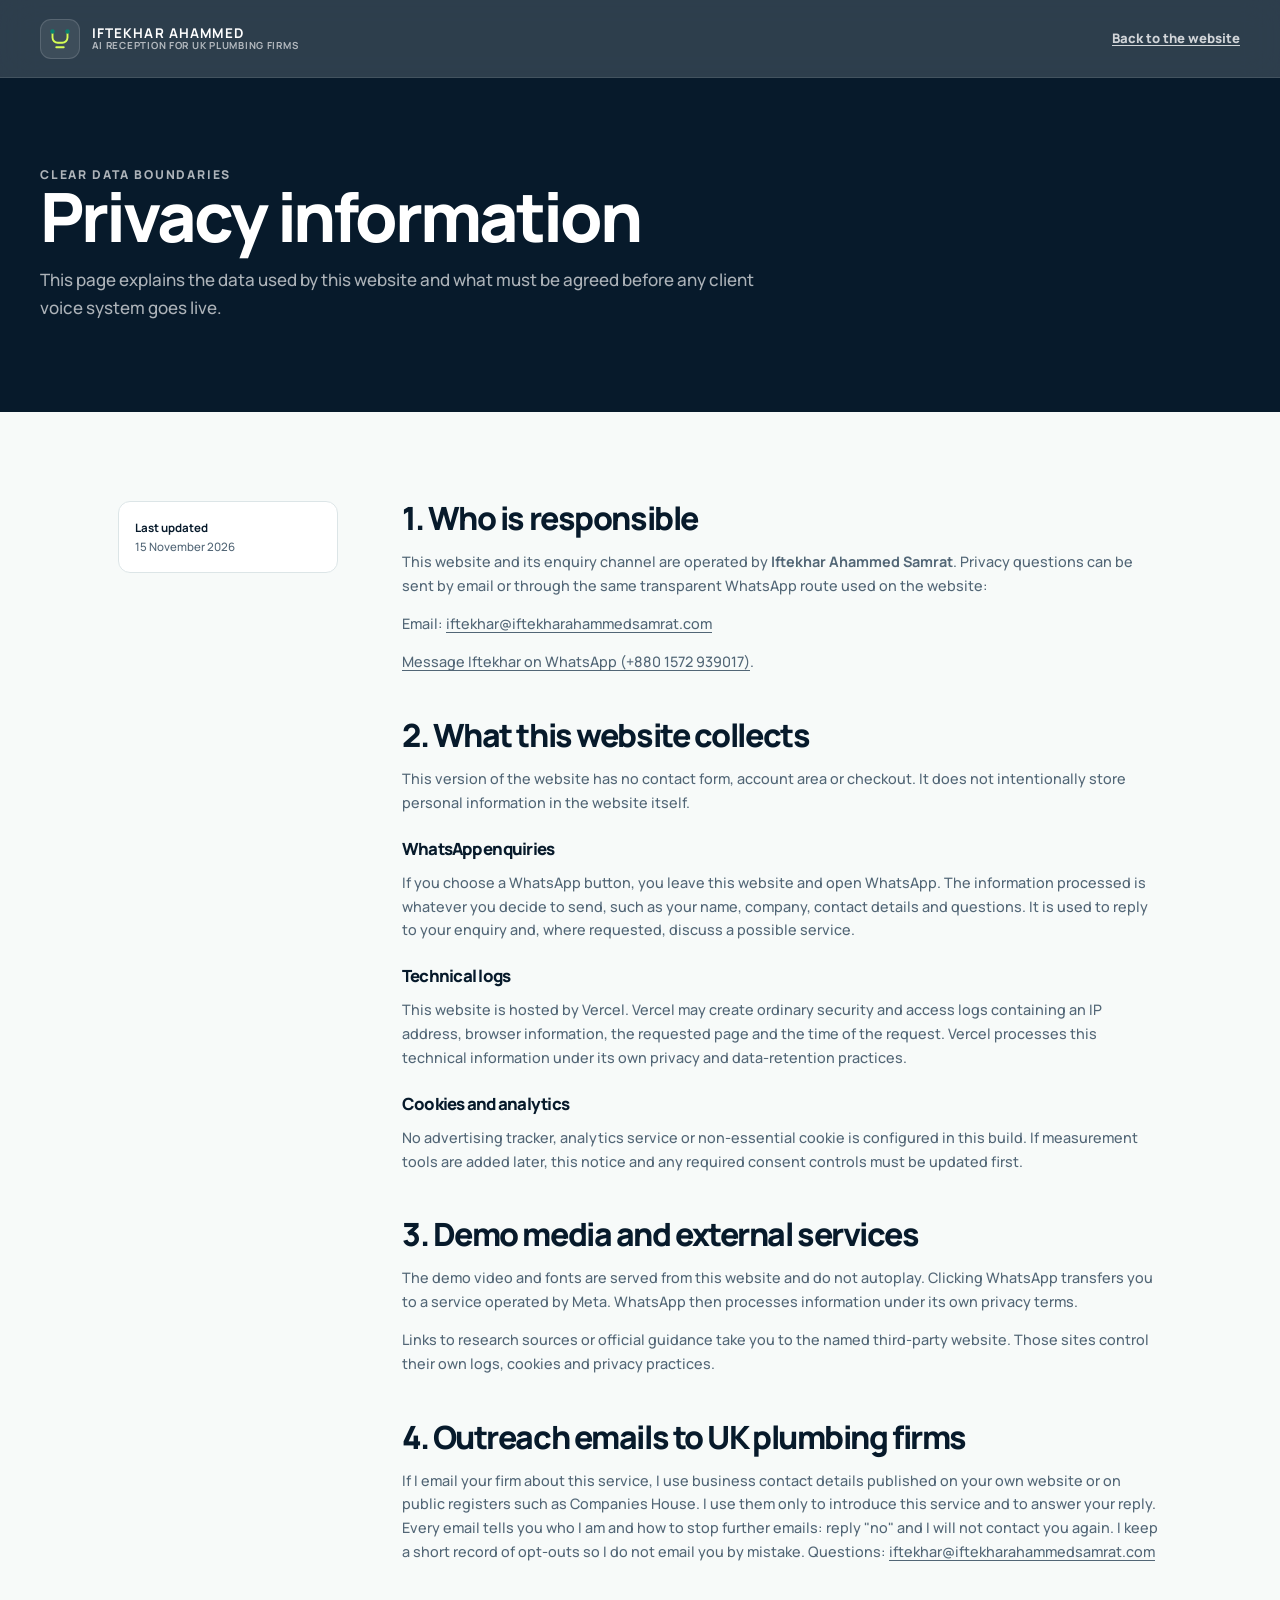
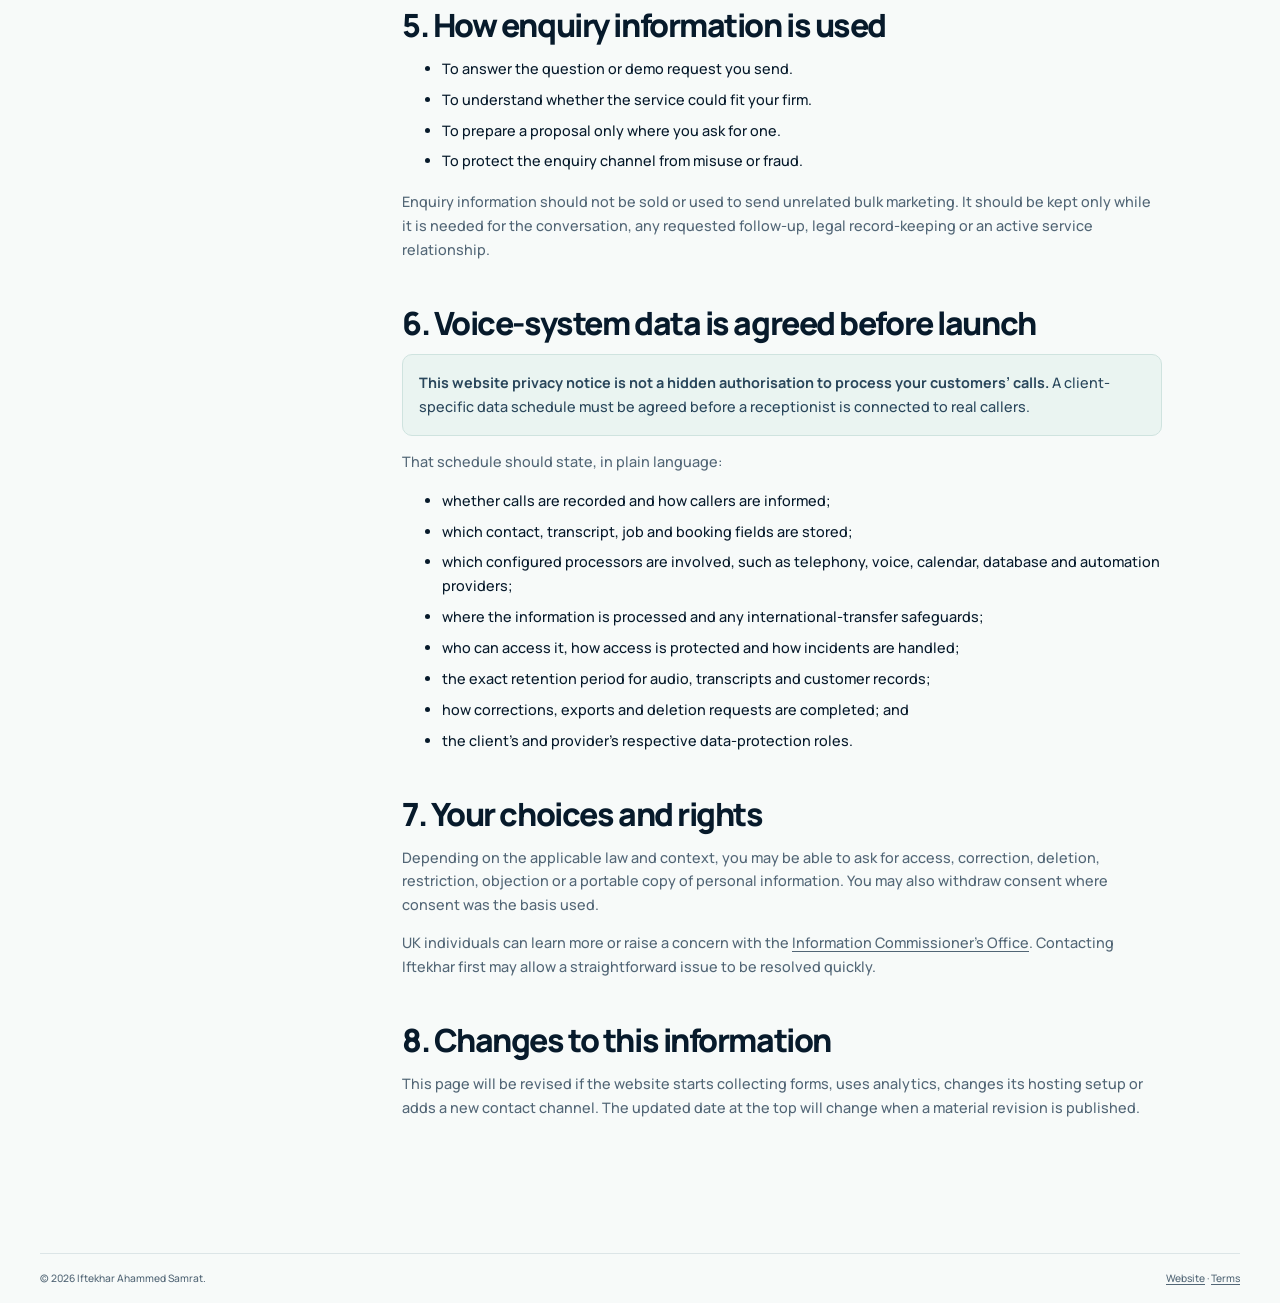
==== commit 994cf965: "Update email and privacy policy" ====
--- a/privacy.html
+++ b/privacy.html
@@ -43,14 +43,14 @@
 
       <div class="container legal-content">
         <aside class="legal-meta">
-          <p><strong>Last updated</strong>12 November 2026</p>
+          <p><strong>Last updated</strong>15 November 2026</p>
         </aside>
 
         <article class="legal-copy">
           <section>
             <h2>1. Who is responsible</h2>
             <p>This website and its enquiry channel are operated by <strong>Iftekhar Ahammed Samrat</strong>. Privacy questions can be sent by email or through the same transparent WhatsApp route used on the website:</p>
-            <p>Email: <a href="mailto:iftekharahammedsamrat2@gmail.com" data-email-link>iftekharahammedsamrat2@gmail.com</a></p>
+            <p>Email: <a href="mailto:iftekhar@iftekharahammedsamrat.com" data-email-link>iftekhar@iftekharahammedsamrat.com</a></p>
             <p>
               <a
                 href="https://wa.me/8801572939017?text=Hi%20Iftekhar%2C%20I%20have%20a%20privacy%20question%20about%20the%20AI%20receptionist%20website."
@@ -68,7 +68,7 @@
             <h3>WhatsApp enquiries</h3>
             <p>If you choose a WhatsApp button, you leave this website and open WhatsApp. The information processed is whatever you decide to send, such as your name, company, contact details and questions. It is used to reply to your enquiry and, where requested, discuss a possible service.</p>
             <h3>Technical logs</h3>
-            <p>When the site is placed on a hosting service, that provider may create ordinary security and access logs containing an IP address, browser information, requested page and time. The final host and its retention settings must be documented before public launch.</p>
+            <p>This website is hosted by Vercel. Vercel may create ordinary security and access logs containing an IP address, browser information, the requested page and the time of the request. Vercel processes this technical information under its own privacy and data-retention practices.</p>
             <h3>Cookies and analytics</h3>
             <p>No advertising tracker, analytics service or non-essential cookie is configured in this build. If measurement tools are added later, this notice and any required consent controls must be updated first.</p>
           </section>
@@ -80,7 +80,12 @@
           </section>
 
           <section>
-            <h2>4. How enquiry information is used</h2>
+            <h2>4. Outreach emails to UK plumbing firms</h2>
+            <p>If I email your firm about this service, I use business contact details published on your own website or on public registers such as Companies House. I use them only to introduce this service and to answer your reply. Every email tells you who I am and how to stop further emails: reply &quot;no&quot; and I will not contact you again. I keep a short record of opt-outs so I do not email you by mistake. Questions: <a href="mailto:iftekhar@iftekharahammedsamrat.com">iftekhar@iftekharahammedsamrat.com</a></p>
+          </section>
+
+          <section>
+            <h2>5. How enquiry information is used</h2>
             <ul>
               <li>To answer the question or demo request you send.</li>
               <li>To understand whether the service could fit your firm.</li>
@@ -91,7 +96,7 @@
           </section>
 
           <section>
-            <h2>5. Voice-system data is agreed before launch</h2>
+            <h2>6. Voice-system data is agreed before launch</h2>
             <p class="legal-callout"><strong>This website privacy notice is not a hidden authorisation to process your customers’ calls.</strong> A client-specific data schedule must be agreed before a receptionist is connected to real callers.</p>
             <p>That schedule should state, in plain language:</p>
             <ul>
@@ -107,13 +112,13 @@
           </section>
 
           <section>
-            <h2>6. Your choices and rights</h2>
+            <h2>7. Your choices and rights</h2>
             <p>Depending on the applicable law and context, you may be able to ask for access, correction, deletion, restriction, objection or a portable copy of personal information. You may also withdraw consent where consent was the basis used.</p>
             <p>UK individuals can learn more or raise a concern with the <a href="https://ico.org.uk/make-a-complaint/" target="_blank" rel="noopener">Information Commissioner’s Office</a>. Contacting Iftekhar first may allow a straightforward issue to be resolved quickly.</p>
           </section>
 
           <section>
-            <h2>7. Changes to this information</h2>
+            <h2>8. Changes to this information</h2>
             <p>This page will be revised if the website starts collecting forms, uses analytics, changes its hosting setup or adds a new contact channel. The updated date at the top will change when a material revision is published.</p>
           </section>
         </article>
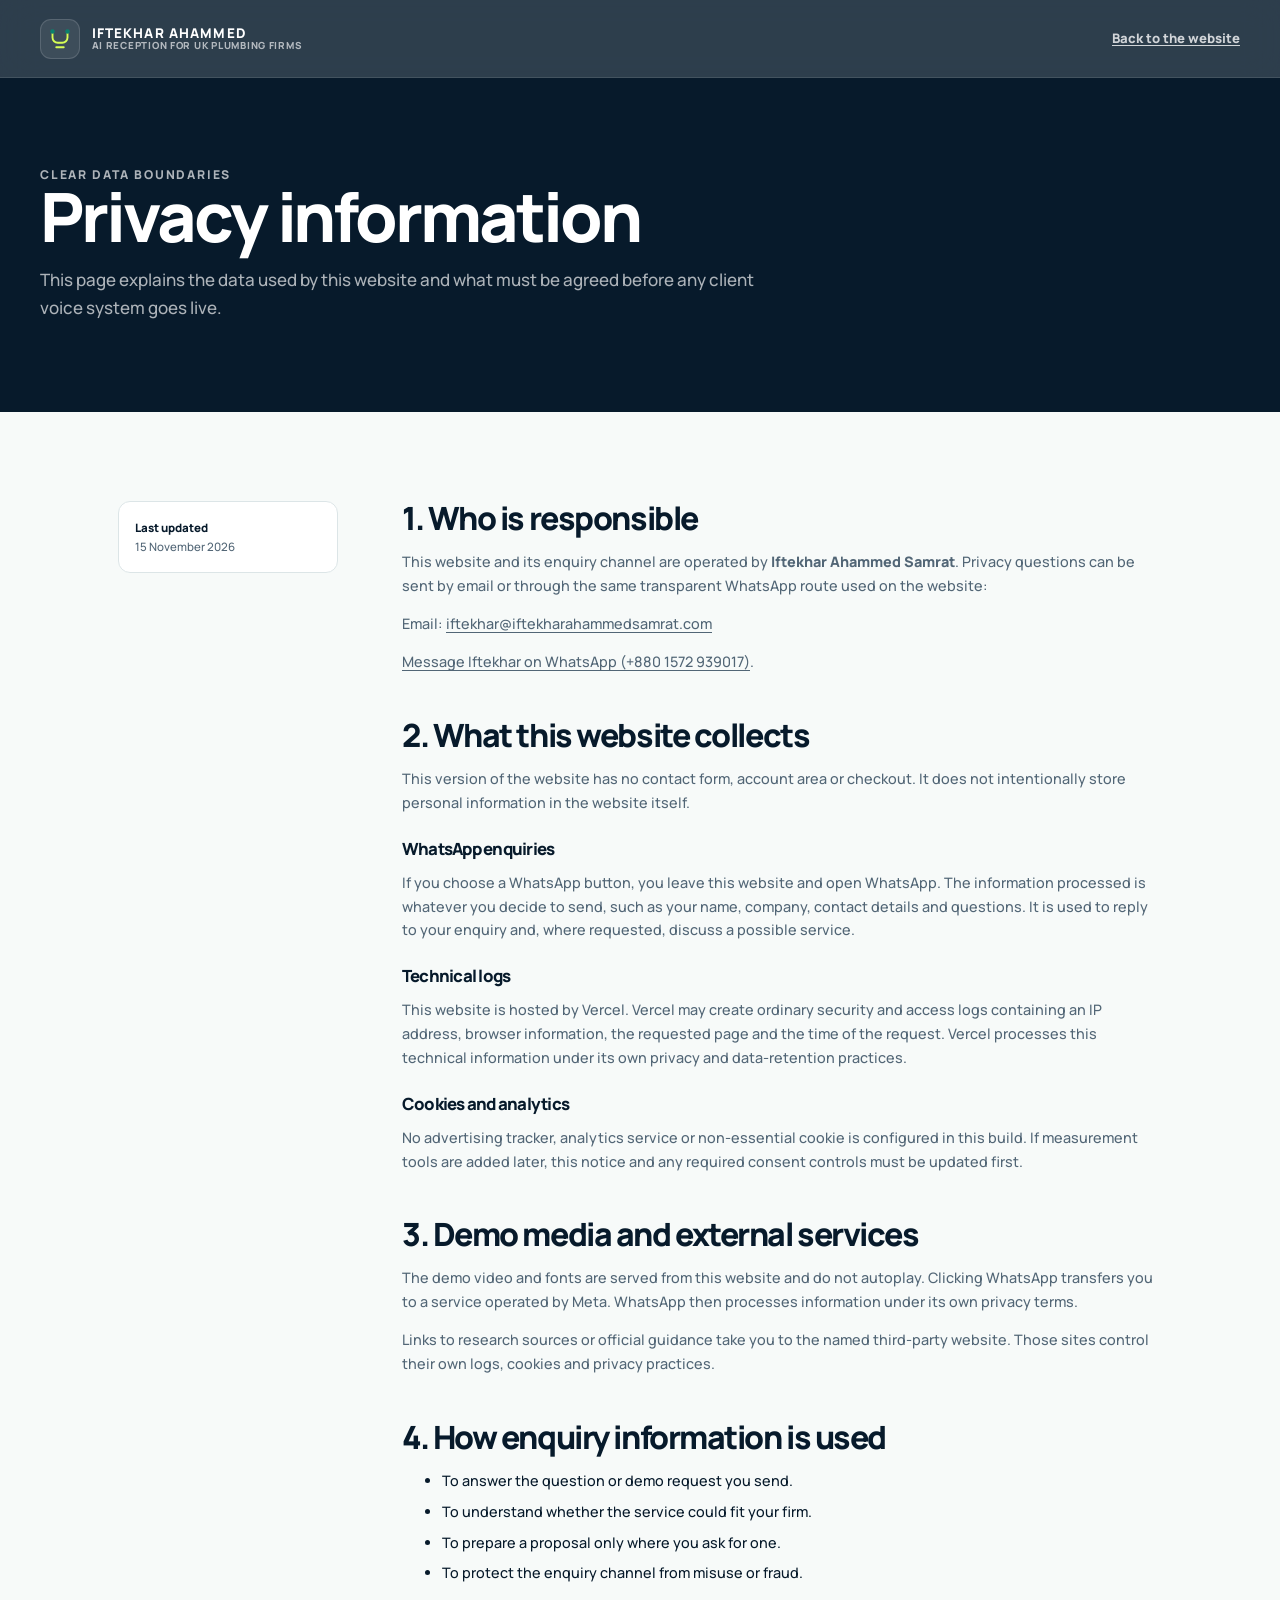
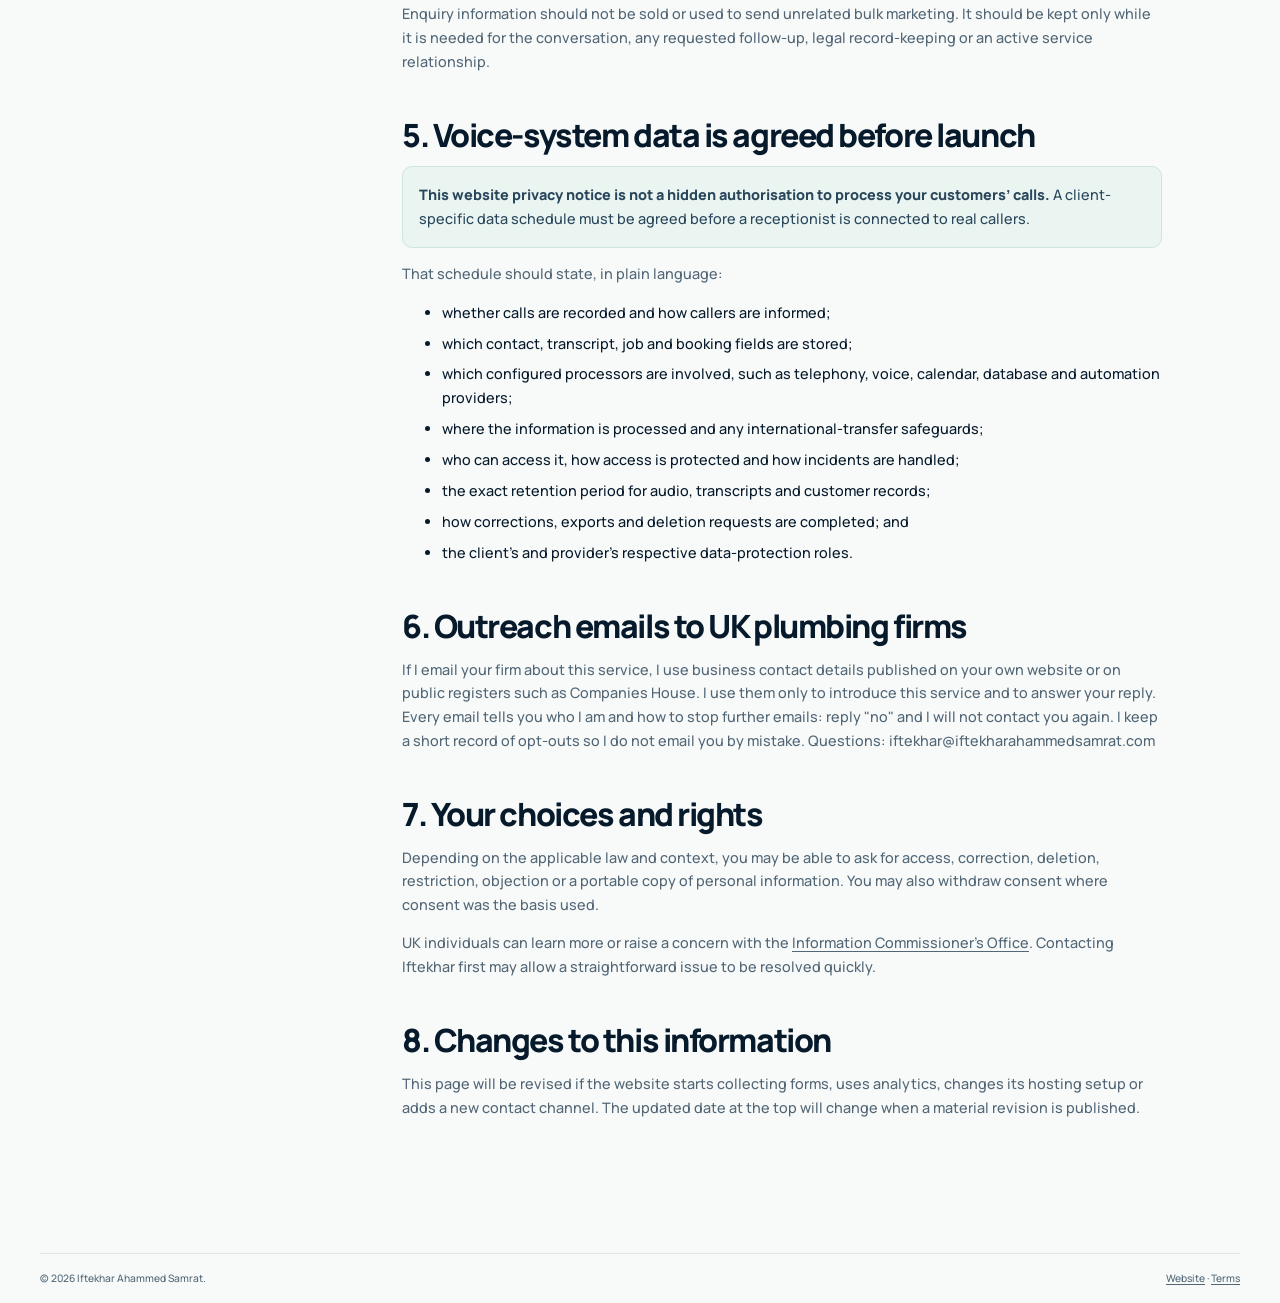
==== commit 206647cf: "Performance optimization Performance optimization, LinkedIn, email popup, privacy update" ====
--- a/privacy.html
+++ b/privacy.html
@@ -80,12 +80,7 @@
           </section>
 
           <section>
-            <h2>4. Outreach emails to UK plumbing firms</h2>
-            <p>If I email your firm about this service, I use business contact details published on your own website or on public registers such as Companies House. I use them only to introduce this service and to answer your reply. Every email tells you who I am and how to stop further emails: reply &quot;no&quot; and I will not contact you again. I keep a short record of opt-outs so I do not email you by mistake. Questions: <a href="mailto:iftekhar@iftekharahammedsamrat.com">iftekhar@iftekharahammedsamrat.com</a></p>
-          </section>
-
-          <section>
-            <h2>5. How enquiry information is used</h2>
+            <h2>4. How enquiry information is used</h2>
             <ul>
               <li>To answer the question or demo request you send.</li>
               <li>To understand whether the service could fit your firm.</li>
@@ -96,7 +91,7 @@
           </section>
 
           <section>
-            <h2>6. Voice-system data is agreed before launch</h2>
+            <h2>5. Voice-system data is agreed before launch</h2>
             <p class="legal-callout"><strong>This website privacy notice is not a hidden authorisation to process your customers’ calls.</strong> A client-specific data schedule must be agreed before a receptionist is connected to real callers.</p>
             <p>That schedule should state, in plain language:</p>
             <ul>
@@ -109,6 +104,17 @@
               <li>how corrections, exports and deletion requests are completed; and</li>
               <li>the client’s and provider’s respective data-protection roles.</li>
             </ul>
+          </section>
+
+          <section>
+            <h2>6. Outreach emails to UK plumbing firms</h2>
+            <p>
+              If I email your firm about this service, I use business contact details published on your own
+              website or on public registers such as Companies House. I use them only to introduce this
+              service and to answer your reply. Every email tells you who I am and how to stop further
+              emails: reply "no" and I will not contact you again. I keep a short record of opt-outs so I
+              do not email you by mistake. Questions: iftekhar@iftekharahammedsamrat.com
+            </p>
           </section>
 
           <section>
--- a/styles.css
+++ b/styles.css
@@ -1,11 +1,4 @@
-@font-face {
-  font-family: "Manrope";
-  src: url("assets/fonts/manrope-400.ttf") format("truetype");
-  font-style: normal;
-  font-weight: 400;
-  font-display: swap;
-}
-
+/* Font weight 400 consolidated into 500 for performance */
 @font-face {
   font-family: "Manrope";
   src: url("assets/fonts/manrope-500.ttf") format("truetype");
@@ -14,21 +7,8 @@
   font-display: swap;
 }
 
-@font-face {
-  font-family: "Manrope";
-  src: url("assets/fonts/manrope-600.ttf") format("truetype");
-  font-style: normal;
-  font-weight: 600;
-  font-display: swap;
-}
-
-@font-face {
-  font-family: "Manrope";
-  src: url("assets/fonts/manrope-700.ttf") format("truetype");
-  font-style: normal;
-  font-weight: 700;
-  font-display: swap;
-}
+/* Font weight 600 consolidated into 800 for performance */
+/* Font weight 700 consolidated into 800 for performance */
 
 @font-face {
   font-family: "Manrope";
@@ -201,6 +181,8 @@
 
 .section {
   padding-block: var(--section-space);
+  content-visibility: auto;
+  contain-intrinsic-size: auto 800px;
 }
 
 .visually-hidden {
@@ -470,7 +452,7 @@
 .brand-copy span {
   color: rgba(255, 255, 255, 0.64);
   font-size: 0.61rem;
-  font-weight: 700;
+  font-weight: 800;
   letter-spacing: 0.075em;
 }
 
@@ -487,7 +469,7 @@
   padding-block: 0.82rem;
   color: rgba(255, 255, 255, 0.78);
   font-size: 0.88rem;
-  font-weight: 700;
+  font-weight: 800;
   text-decoration: none;
 }
 
@@ -945,7 +927,7 @@
 .booking-split span {
   color: rgba(255, 255, 255, 0.48);
   font-size: 0.62rem;
-  font-weight: 700;
+  font-weight: 800;
 }
 
 .booking-body strong,
@@ -1050,7 +1032,7 @@
   gap: 0.45rem;
   color: rgba(255, 255, 255, 0.68);
   font-size: 0.71rem;
-  font-weight: 700;
+  font-weight: 800;
   white-space: nowrap;
 }
 
@@ -2093,7 +2075,7 @@
 .price-state > span {
   color: rgba(255, 255, 255, 0.5);
   font-size: 0.7rem;
-  font-weight: 700;
+  font-weight: 800;
 }
 
 .price-state > strong {
@@ -2450,6 +2432,35 @@
   flex-basis: 100%;
 }
 
+.founder-social {
+  flex-basis: 100%;
+  margin: 0;
+}
+
+.founder-social a {
+  display: inline-flex;
+  align-items: center;
+  gap: 0.5rem;
+  min-height: 44px;
+  padding: 0.5rem 0.75rem 0.5rem 0;
+  color: var(--blue-link);
+  font-size: 0.875rem;
+  font-weight: 700;
+  text-decoration: none;
+}
+
+.founder-social a:hover {
+  text-decoration: underline;
+  text-underline-offset: 0.2em;
+}
+
+.founder-social svg {
+  width: 20px;
+  height: 20px;
+  fill: currentColor;
+  stroke: none;
+}
+
 .founder-contact > p a {
   color: var(--blue-link);
 }
@@ -2692,7 +2703,7 @@
   padding-left: 0.45rem;
   color: var(--ink-700);
   font-size: 0.8rem;
-  font-weight: 700;
+  font-weight: 800;
   overflow-wrap: anywhere;
 }
 
